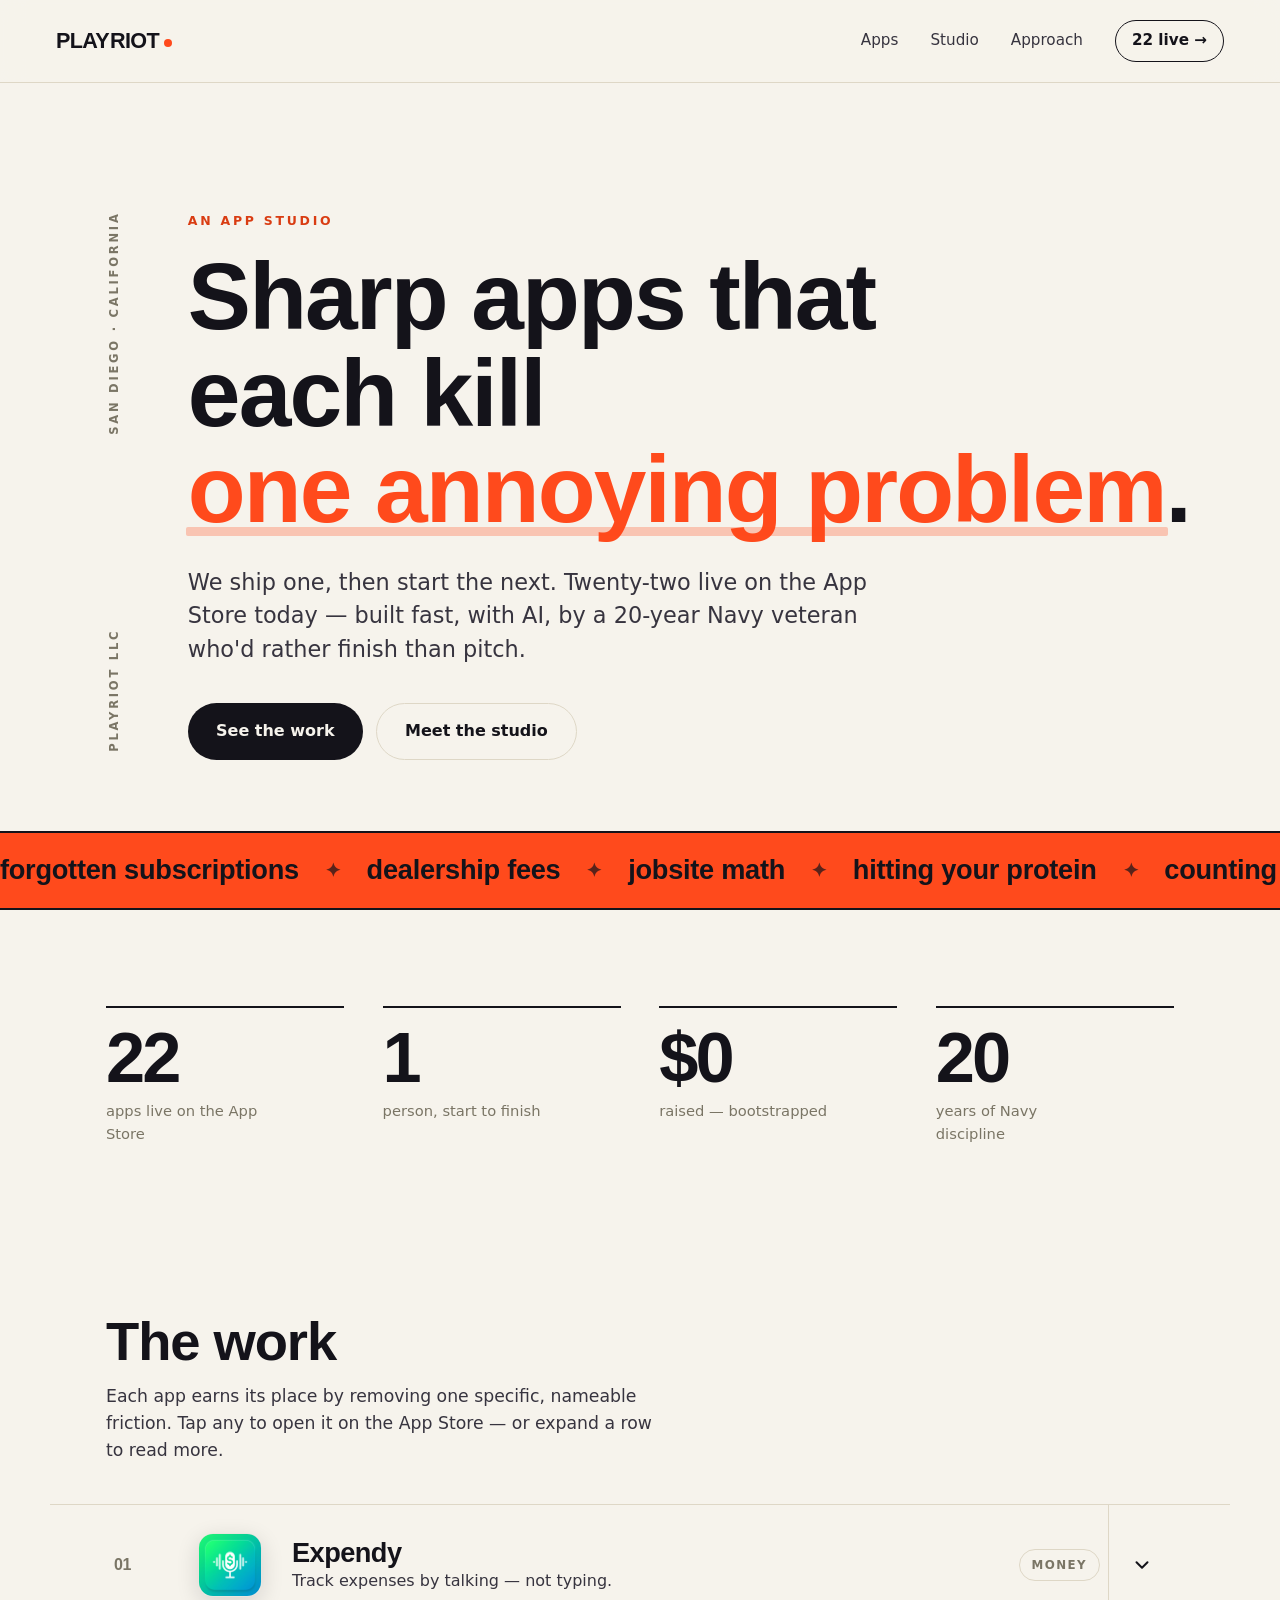
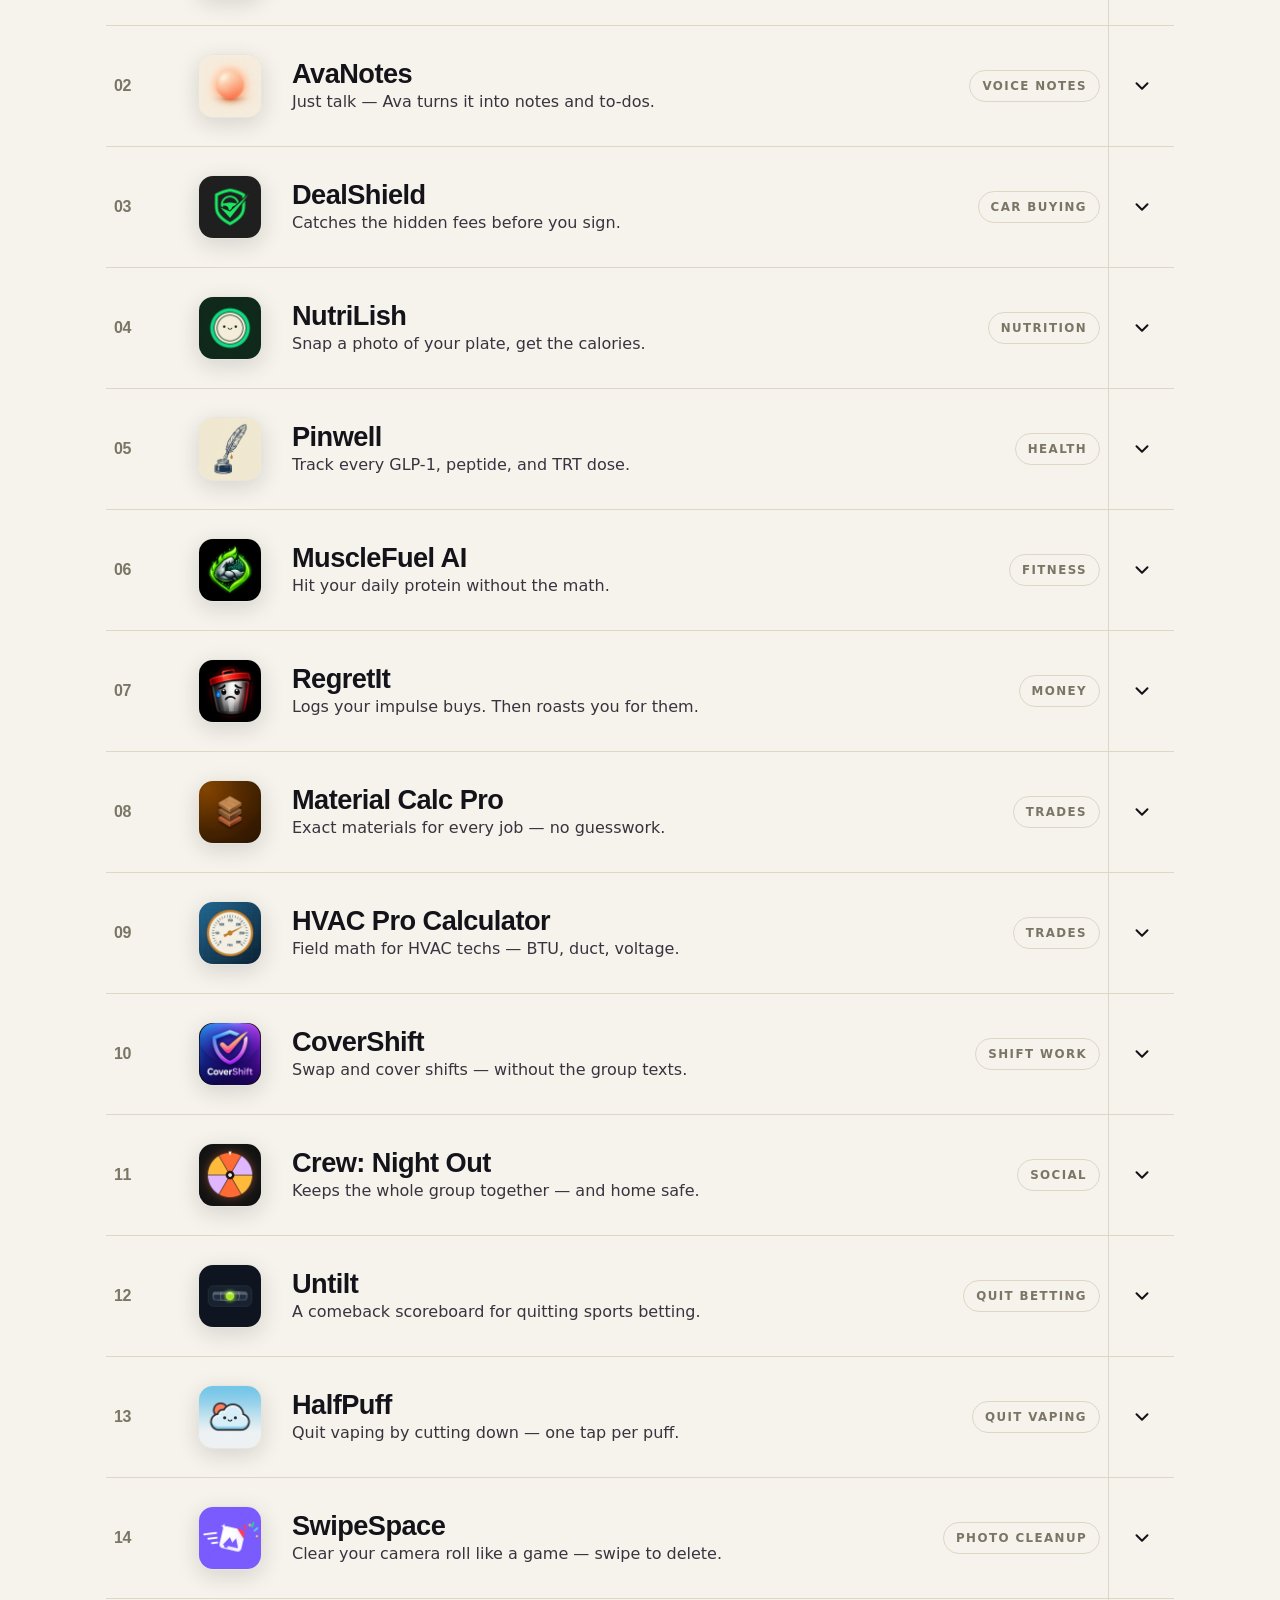
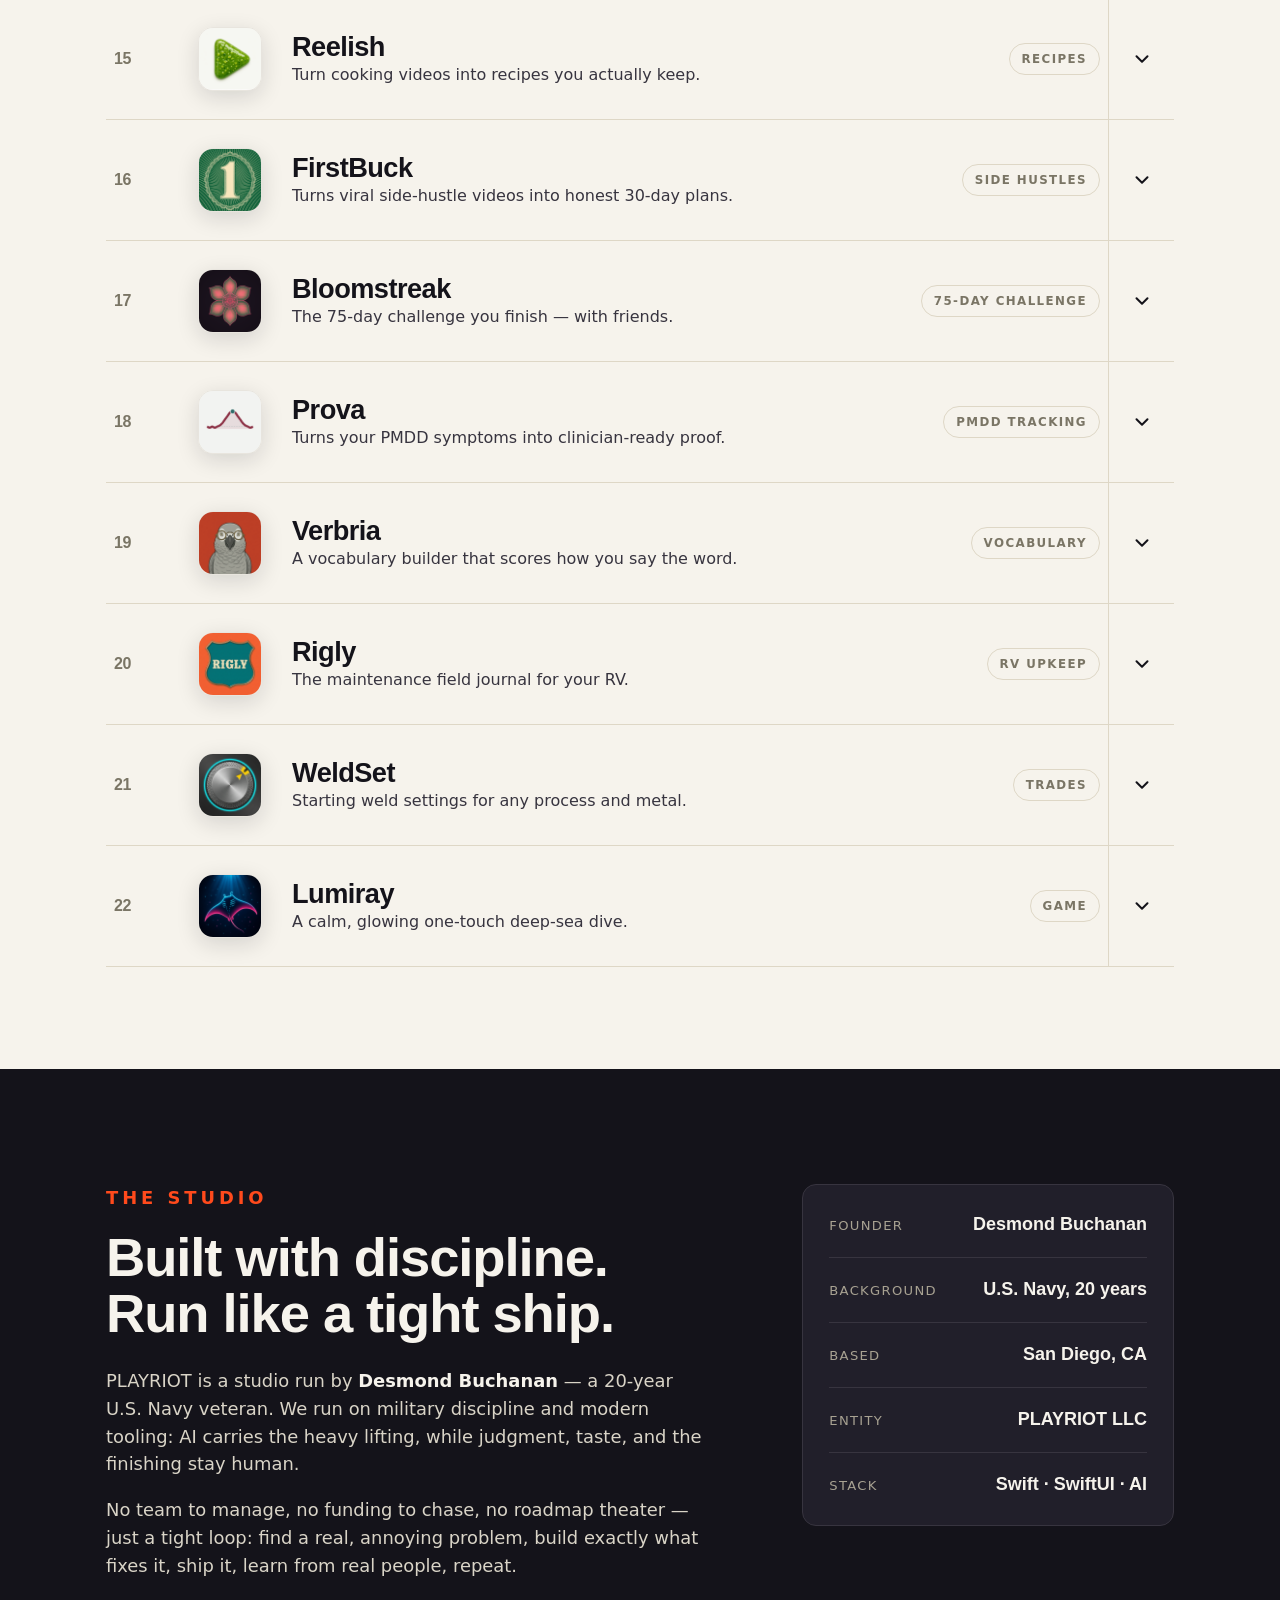
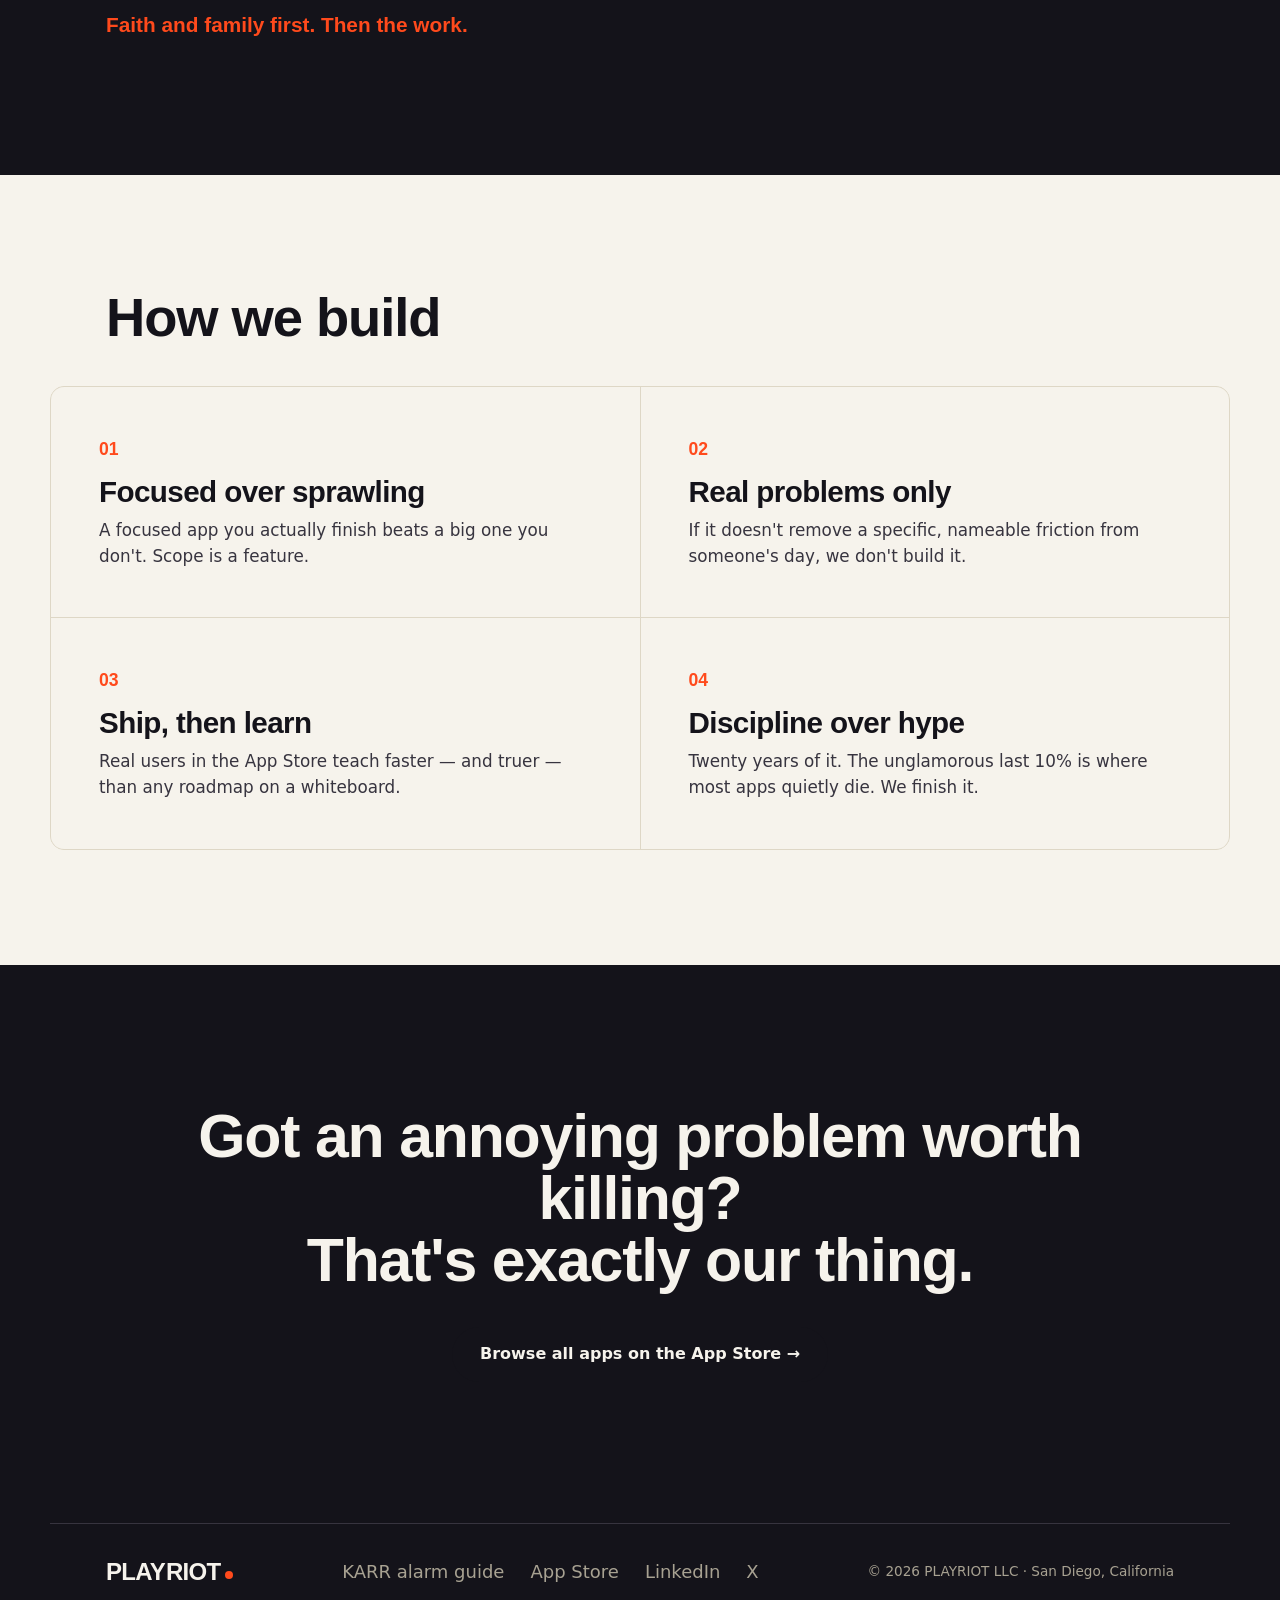
==== index.html @ c019ee1b "karr: free public-safety guide for the KARR car-alarm Bluetooth flaw Adds /karr/ — a neutral 'check " ====
<!DOCTYPE html>
<html lang="en">
<head>
<meta charset="UTF-8" />
<meta name="viewport" content="width=device-width, initial-scale=1.0" />
<title>PLAYRIOT — An app studio</title>
<meta name="description" content="PLAYRIOT is an app studio shipping sharp apps that each kill one annoying problem. Twenty-two live on the App Store. Built fast with AI, by a 20-year Navy veteran." />
<meta property="og:title" content="PLAYRIOT — An app studio" />
<meta property="og:description" content="Sharp apps that each kill one annoying problem. Twenty-two live on the App Store." />
<meta property="og:type" content="website" />
<meta property="og:url" content="https://playriot.co" />
<meta property="og:image" content="https://playriot.co/assets/og.png?v=2" />
<meta property="og:image:width" content="2400" />
<meta property="og:image:height" content="1260" />
<meta property="og:image:alt" content="PLAYRIOT — 22 apps live on the App Store" />
<meta name="twitter:card" content="summary_large_image" />
<meta name="twitter:title" content="PLAYRIOT — An app studio" />
<meta name="twitter:description" content="Sharp apps that each kill one annoying problem. Twenty-two live on the App Store." />
<meta name="twitter:image" content="https://playriot.co/assets/og.png?v=2" />
<meta name="theme-color" content="#14131A" />
<link rel="icon" href="assets/favicon.svg" type="image/svg+xml" />
<link rel="preconnect" href="https://api.fontshare.com" crossorigin />
<link href="https://api.fontshare.com/v2/css?f[]=clash-display@600,700&f[]=general-sans@400,500,600&display=swap" rel="stylesheet" />
<link rel="stylesheet" href="styles.css?v=2" />
</head>
<body>
<a class="skip" href="#apps">Skip to apps</a>

<!-- NAV -->
<header class="nav" id="top">
  <a class="wordmark" href="#top" aria-label="PLAYRIOT home">PLAY<span>RIOT</span><i class="dot" aria-hidden="true"></i></a>
  <nav class="nav-links" aria-label="Primary">
    <a href="#apps">Apps</a>
    <a href="#studio">Studio</a>
    <a href="#approach">Approach</a>
    <a class="nav-cta" id="nav-count" href="#apps">22 live →</a>
  </nav>
</header>

<!-- HERO -->
<section class="hero">
  <div class="hero-side" aria-hidden="true">
    <span>PLAYRIOT LLC</span><span>SAN DIEGO · CALIFORNIA</span>
  </div>
  <div class="hero-main">
    <p class="eyebrow" data-reveal>An app studio</p>
    <h1 data-reveal>
      Sharp apps that each kill <span class="hl">one annoying problem</span>.
    </h1>
    <p class="lede" data-reveal>
      We ship one, then start the next. Twenty-two live on the App Store today — built fast, with AI,
      by a 20-year Navy veteran who'd rather finish than pitch.
    </p>
    <div class="hero-actions" data-reveal>
      <a class="btn btn-primary" href="#apps">See the work</a>
      <a class="btn btn-ghost" href="#studio">Meet the studio</a>
    </div>
  </div>
</section>

<!-- MARQUEE: the problems we kill -->
<div class="marquee" aria-hidden="true">
  <div class="marquee-track">
    <span>forgotten subscriptions</span><i>✦</i><span>dealership fees</span><i>✦</i><span>jobsite math</span><i>✦</i><span>hitting your protein</span><i>✦</i><span>counting calories</span><i>✦</i><span>impulse buys</span><i>✦</i><span>getting home safe</span><i>✦</i><span>HVAC field math</span><i>✦</i><span>voice notes you forget</span><i>✦</i><span>shift-swap group texts</span><i>✦</i><span>tracking your GLP-1</span><i>✦</i><span>quitting sports betting</span><i>✦</i><span>quitting vaping</span><i>✦</i><span>a cluttered camera roll</span><i>✦</i><span>lost cooking videos</span><i>✦</i><span>starting a side hustle</span><i>✦</i><span>finishing 75 hard</span><i>✦</i><span>proving your PMDD</span><i>✦</i><span>words that won’t stick</span><i>✦</i><span>RV maintenance</span><i>✦</i><span>welding settings</span><i>✦</i><span>a calm deep-sea dive</span><i>✦</i>
    <span>forgotten subscriptions</span><i>✦</i><span>dealership fees</span><i>✦</i><span>jobsite math</span><i>✦</i><span>hitting your protein</span><i>✦</i><span>counting calories</span><i>✦</i><span>impulse buys</span><i>✦</i><span>getting home safe</span><i>✦</i><span>HVAC field math</span><i>✦</i><span>voice notes you forget</span><i>✦</i><span>shift-swap group texts</span><i>✦</i><span>tracking your GLP-1</span><i>✦</i><span>quitting sports betting</span><i>✦</i><span>quitting vaping</span><i>✦</i><span>a cluttered camera roll</span><i>✦</i><span>lost cooking videos</span><i>✦</i><span>starting a side hustle</span><i>✦</i><span>finishing 75 hard</span><i>✦</i><span>proving your PMDD</span><i>✦</i><span>words that won’t stick</span><i>✦</i><span>RV maintenance</span><i>✦</i><span>welding settings</span><i>✦</i><span>a calm deep-sea dive</span><i>✦</i>
  </div>
</div>

<!-- NUMBERS -->
<section class="stats">
  <div class="stat" data-reveal><b data-app-count>22</b><span>apps live on the App Store</span></div>
  <div class="stat" data-reveal><b>1</b><span>person, start to finish</span></div>
  <div class="stat" data-reveal><b>$0</b><span>raised — bootstrapped</span></div>
  <div class="stat" data-reveal><b>20</b><span>years of Navy discipline</span></div>
</section>

<!-- APPS / WORK INDEX -->
<section class="apps" id="apps">
  <div class="section-head" data-reveal>
    <h2>The work</h2>
    <p>Each app earns its place by removing one specific, nameable friction. Tap any to open it on the App Store — or expand a row to read more.</p>
  </div>
  <ol class="work-index" id="work-list"><!-- injected by script.js from apps data --></ol>
</section>

<!-- STUDIO / FOUNDER -->
<section class="studio" id="studio">
  <div class="studio-grid">
    <div class="studio-copy" data-reveal>
      <p class="eyebrow">The studio</p>
      <h2>Built with discipline.<br/>Run like a tight ship.</h2>
      <p>
        PLAYRIOT is a studio run by <strong>Desmond Buchanan</strong> — a 20-year U.S. Navy
        veteran. We run on military discipline and modern tooling:
        AI carries the heavy lifting, while judgment, taste, and the finishing stay human.
      </p>
      <p>
        No team to manage, no funding to chase, no roadmap theater — just a tight loop:
        find a real, annoying problem, build exactly what fixes it, ship it,
        learn from real people, repeat.
      </p>
      <p class="creed">Faith and family first. Then the work.</p>
    </div>
    <aside class="studio-card" data-reveal aria-label="Studio facts">
      <ul>
        <li><span>Founder</span><b>Desmond Buchanan</b></li>
        <li><span>Background</span><b>U.S. Navy, 20 years</b></li>
        <li><span>Based</span><b>San Diego, CA</b></li>
        <li><span>Entity</span><b>PLAYRIOT LLC</b></li>
        <li><span>Stack</span><b>Swift · SwiftUI · AI</b></li>
      </ul>
    </aside>
  </div>
</section>

<!-- APPROACH -->
<section class="approach" id="approach">
  <div class="section-head" data-reveal>
    <h2>How we build</h2>
  </div>
  <div class="principles">
    <div class="principle" data-reveal><span>01</span><h3>Focused over sprawling</h3><p>A focused app you actually finish beats a big one you don't. Scope is a feature.</p></div>
    <div class="principle" data-reveal><span>02</span><h3>Real problems only</h3><p>If it doesn't remove a specific, nameable friction from someone's day, we don't build it.</p></div>
    <div class="principle" data-reveal><span>03</span><h3>Ship, then learn</h3><p>Real users in the App Store teach faster — and truer — than any roadmap on a whiteboard.</p></div>
    <div class="principle" data-reveal><span>04</span><h3>Discipline over hype</h3><p>Twenty years of it. The unglamorous last 10% is where most apps quietly die. We finish it.</p></div>
  </div>
</section>

<!-- CTA / FOOTER -->
<footer class="footer" id="contact">
  <div class="footer-cta" data-reveal>
    <h2>Got an annoying problem worth killing?<br/>That's exactly our thing.</h2>
    <a class="btn btn-primary" href="https://apps.apple.com/us/developer/playriot-llc/id1875195414" target="_blank" rel="noopener">Browse all apps on the App Store →</a>
  </div>
  <div class="footer-bottom">
    <a class="wordmark small" href="#top">PLAY<span>RIOT</span><i class="dot"></i></a>
    <nav class="footer-links" aria-label="Footer">
      <a href="/karr/">KARR alarm guide</a>
      <a href="https://apps.apple.com/us/developer/playriot-llc/id1875195414" target="_blank" rel="noopener">App Store</a>
      <a href="https://www.linkedin.com/in/desmondb/" target="_blank" rel="noopener">LinkedIn</a>
      <a href="https://x.com/CEOMrDB" target="_blank" rel="noopener">X</a>
    </nav>
    <p class="legal">© <span id="yr">2026</span> PLAYRIOT LLC · San Diego, California</p>
  </div>
</footer>

<script src="script.js?v=13"></script>
</body>
</html>
---- styles.css ----
/* ============ PLAYRIOT ============ */
:root{
  --ink:#14131A; --ink-2:#211F2A; --ink-soft:#37343F;
  --paper:#F6F3EC; --paper-2:#EFEADD; --line:#DED7C6;
  --riot:#FF4A1C; --riot-deep:#D93C12;
  --muted:#7A7565; --muted-d:#A8A292;
  --maxw:1180px;
  --r:14px;
  --ease:cubic-bezier(.22,.61,.36,1);
}
*{box-sizing:border-box;margin:0;padding:0}
html{scroll-behavior:smooth;-webkit-text-size-adjust:100%}
body{
  font-family:"General Sans",system-ui,sans-serif;
  background:var(--paper); color:var(--ink);
  line-height:1.55; font-size:18px; -webkit-font-smoothing:antialiased;
  overflow-x:hidden;
}
h1,h2,h3,.wordmark,.stat b,.num{font-family:"Clash Display","General Sans",sans-serif;font-weight:700;line-height:1.02;letter-spacing:-.02em}
a{color:inherit;text-decoration:none}
.skip{position:absolute;left:-999px;top:0;background:var(--ink);color:var(--paper);padding:10px 16px;z-index:99}
.skip:focus{left:8px;top:8px}
section{position:relative}
.eyebrow{font-size:.78rem;letter-spacing:.22em;text-transform:uppercase;color:var(--riot-deep);font-weight:600;margin-bottom:18px}

/* ---- NAV ---- */
.nav{position:sticky;top:0;z-index:50;display:flex;align-items:center;justify-content:space-between;
  padding:20px clamp(20px,5vw,56px);background:rgba(246,243,236,.82);backdrop-filter:saturate(1.4) blur(12px);
  border-bottom:1px solid var(--line)}
.wordmark{font-size:1.35rem;font-weight:700;letter-spacing:-.03em;display:inline-flex;align-items:baseline;gap:1px}
.wordmark span{transition:color .3s var(--ease)}
.wordmark:hover span{color:var(--riot)}
.wordmark .dot{width:8px;height:8px;border-radius:50%;background:var(--riot);display:inline-block;margin-left:4px;transform:translateY(-1px)}
.wordmark.small{font-size:1.5rem}
.nav-links{display:flex;align-items:center;gap:clamp(16px,2.5vw,34px);font-size:.95rem;font-weight:500}
.nav-links a{color:var(--ink-soft);transition:color .2s}
.nav-links a:hover{color:var(--ink)}
.nav-cta{color:var(--ink)!important;font-weight:600!important;border:1.5px solid var(--ink);padding:8px 16px;border-radius:100px;transition:.25s var(--ease)}
.nav-cta:hover{background:var(--ink);color:var(--paper)!important}

/* ---- HERO ---- */
.hero{max-width:var(--maxw);margin:0 auto;padding:clamp(56px,11vw,128px) clamp(20px,5vw,56px) clamp(40px,6vw,72px);
  display:grid;grid-template-columns:auto 1fr;gap:clamp(20px,5vw,64px);align-items:start}
.hero-side{writing-mode:vertical-rl;transform:rotate(180deg);display:flex;gap:24px;justify-content:space-between;
  height:100%;min-height:340px;font-size:.72rem;letter-spacing:.24em;text-transform:uppercase;color:var(--muted);font-weight:600;padding-top:8px}
.hero-main{max-width:920px}
.hero h1{font-size:clamp(2.6rem,7.4vw,6rem);margin:6px 0 28px}
.hero h1 .hl{position:relative;white-space:nowrap;color:var(--riot)}
.hero h1 .hl::after{content:"";position:absolute;left:-2px;right:-2px;bottom:.06em;height:.10em;background:var(--riot);opacity:.28;border-radius:2px}
.lede{font-size:clamp(1.05rem,2vw,1.4rem);color:var(--ink-soft);max-width:680px;line-height:1.5}
.hero-actions{display:flex;flex-wrap:wrap;gap:14px;margin-top:36px}
.btn{display:inline-flex;align-items:center;gap:8px;padding:15px 28px;border-radius:100px;font-weight:600;font-size:1rem;
  transition:.28s var(--ease);will-change:transform}
.btn-primary{background:var(--ink);color:var(--paper)}
.btn-primary:hover{background:var(--riot);transform:translateY(-2px)}
.btn-ghost{border:1.5px solid var(--line);color:var(--ink)}
.btn-ghost:hover{border-color:var(--ink);transform:translateY(-2px)}

/* ---- MARQUEE ---- */
.marquee{background:var(--riot);color:var(--ink);overflow:hidden;border-top:2px solid var(--ink);border-bottom:2px solid var(--ink);
  padding:16px 0}
.marquee-track{display:inline-flex;align-items:center;gap:26px;white-space:nowrap;animation:scroll 38s linear infinite;font-family:"Clash Display",sans-serif;
  font-weight:600;font-size:clamp(1.1rem,2.4vw,1.7rem);letter-spacing:-.01em}
.marquee-track span{text-transform:lowercase}
.marquee-track i{font-style:normal;font-size:.7em;opacity:.7}
@keyframes scroll{to{transform:translateX(-50%)}}

/* ---- STATS ---- */
.stats{max-width:var(--maxw);margin:0 auto;padding:clamp(56px,8vw,96px) clamp(20px,5vw,56px);
  display:grid;grid-template-columns:repeat(4,1fr);gap:clamp(16px,3vw,40px)}
.stat{border-top:2px solid var(--ink);padding-top:18px}
.stat b{display:block;font-size:clamp(2.6rem,6vw,4.4rem);line-height:.92;letter-spacing:-.04em}
.stat span{display:block;margin-top:10px;color:var(--muted);font-size:.92rem;font-weight:500;max-width:170px}

/* ---- SECTION HEADS ---- */
.section-head{max-width:var(--maxw);margin:0 auto;padding:0 clamp(20px,5vw,56px) 40px}
.section-head h2{font-size:clamp(2rem,5vw,3.4rem)}
.section-head p{color:var(--ink-soft);max-width:560px;margin-top:14px;font-size:1.08rem}

/* ---- APPS / WORK INDEX ---- */
.apps{padding:clamp(40px,6vw,72px) 0 clamp(56px,8vw,104px)}
.work-index{list-style:none;max-width:var(--maxw);margin:0 auto;padding:0 clamp(20px,5vw,56px);border-top:1px solid var(--line);
  --row-indent:clamp(76px,13vw,134px)}
.work-item{border-bottom:1px solid var(--line)}
.work-row{display:flex;align-items:stretch}
.work-main{flex:1 1 auto;min-width:0;display:grid;grid-template-columns:54px 64px 1fr auto;align-items:center;
  gap:clamp(14px,2.5vw,30px);padding:clamp(18px,2.6vw,28px) 8px;transition:.3s var(--ease)}
.work-main:hover{background:var(--paper-2);padding-left:18px}
.work-row .num{font-size:1rem;color:var(--muted);font-weight:600;font-feature-settings:"tnum"}
.work-row .ic{width:64px;height:64px;border-radius:15px;box-shadow:0 6px 22px rgba(20,19,26,.14);border:1px solid rgba(0,0,0,.06)}
.work-row .meta{min-width:0;display:flex;flex-direction:column;gap:3px}
.work-row .name{font-family:"Clash Display",sans-serif;font-weight:600;font-size:clamp(1.25rem,2.6vw,1.7rem);letter-spacing:-.02em;line-height:1.08;transition:color .25s}
.work-main:hover .name{color:var(--riot)}
.work-row .prob{color:var(--ink-soft);font-size:1rem;line-height:1.35}
.work-row .cat{font-size:.74rem;letter-spacing:.12em;text-transform:uppercase;color:var(--muted);border:1px solid var(--line);
  padding:6px 12px;border-radius:100px;white-space:nowrap;font-weight:600}
.work-toggle{flex:0 0 auto;width:clamp(50px,6vw,66px);display:grid;place-items:center;cursor:pointer;
  background:none;border:0;border-left:1px solid var(--line);color:var(--ink);transition:color .25s,background .25s}
.work-toggle:hover{color:var(--riot);background:var(--paper-2)}
.work-toggle[aria-expanded="true"]{color:var(--riot)}
.work-toggle .chev{transition:transform .35s var(--ease)}
.work-toggle[aria-expanded="true"] .chev{transform:rotate(180deg)}
.work-desc{display:grid;grid-template-rows:0fr;transition:grid-template-rows .38s var(--ease)}
.work-desc.open{grid-template-rows:1fr}
.work-desc-in{overflow:hidden;min-height:0}
.work-desc-body{padding:0 clamp(20px,4vw,48px) clamp(20px,2.6vw,30px) var(--row-indent)}
.work-desc-body p{color:var(--ink-soft);font-size:1.06rem;line-height:1.55;max-width:720px;
  opacity:0;transform:translateY(-4px);transition:opacity .3s var(--ease) .04s,transform .3s var(--ease) .04s}
.work-desc.open .work-desc-body p{opacity:1;transform:none}
.work-store{display:inline-flex;align-items:center;gap:6px;margin-top:14px;font-weight:600;font-size:.95rem;
  color:var(--ink);border-bottom:2px solid var(--riot);padding-bottom:2px;
  opacity:0;transition:opacity .3s var(--ease) .12s,color .2s}
.work-store:hover{color:var(--riot)}
.work-store span{transition:transform .25s var(--ease)}
.work-store:hover span{transform:translate(3px,-3px)}
.work-desc.open .work-store{opacity:1}

/* ---- STUDIO (dark) ---- */
.studio{background:var(--ink);color:var(--paper);padding:clamp(64px,9vw,128px) 0}
.studio-grid{max-width:var(--maxw);margin:0 auto;padding:0 clamp(20px,5vw,56px);display:grid;grid-template-columns:1.5fr .9fr;gap:clamp(32px,6vw,80px);align-items:start}
.studio .eyebrow{color:var(--riot)}
.studio h2{font-size:clamp(2rem,4.6vw,3.4rem);margin-bottom:26px}
.studio-copy p{color:#D9D4C7;margin-bottom:18px;font-size:1.12rem;max-width:600px}
.studio-copy strong{color:var(--paper);font-weight:600}
.creed{color:var(--riot)!important;font-family:"Clash Display",sans-serif;font-weight:600;font-size:1.3rem!important;margin-top:30px!important}
.studio-card{background:var(--ink-2);border:1px solid var(--ink-soft);border-radius:var(--r);padding:8px 26px}
.studio-card ul{list-style:none}
.studio-card li{display:flex;justify-content:space-between;align-items:baseline;gap:16px;padding:18px 0;border-bottom:1px solid var(--ink-soft)}
.studio-card li:last-child{border-bottom:none}
.studio-card span{color:var(--muted-d);font-size:.82rem;letter-spacing:.1em;text-transform:uppercase}
.studio-card b{font-family:"Clash Display",sans-serif;font-weight:600;text-align:right}

/* ---- APPROACH ---- */
.approach{max-width:var(--maxw);margin:0 auto;padding:clamp(64px,9vw,120px) 0}
.principles{display:grid;grid-template-columns:repeat(2,1fr);gap:1px;background:var(--line);border:1px solid var(--line);
  max-width:var(--maxw);margin:0 auto;border-radius:var(--r);overflow:hidden}
.principle{background:var(--paper);padding:clamp(28px,4vw,48px)}
.principle:hover{background:var(--paper-2)}
.principle span{font-family:"Clash Display",sans-serif;font-weight:700;font-size:1.1rem;color:var(--riot)}
.principle h3{font-size:clamp(1.3rem,2.6vw,1.85rem);margin:14px 0 10px}
.principle p{color:var(--ink-soft);font-size:1.05rem}

/* ---- FOOTER ---- */
.footer{background:var(--ink);color:var(--paper)}
.footer-cta{max-width:var(--maxw);margin:0 auto;padding:clamp(72px,11vw,150px) clamp(20px,5vw,56px);text-align:center;border-bottom:1px solid var(--ink-soft)}
.footer-cta h2{font-size:clamp(2rem,5.4vw,3.8rem);margin-bottom:36px}
.footer-bottom{max-width:var(--maxw);margin:0 auto;padding:34px clamp(20px,5vw,56px);display:flex;align-items:center;justify-content:space-between;gap:20px;flex-wrap:wrap}
.footer .wordmark{color:var(--paper)}
.footer-links{display:flex;gap:26px;font-weight:500}
.footer-links a{color:var(--muted-d);transition:color .2s}
.footer-links a:hover{color:var(--riot)}
.legal{color:var(--muted-d);font-size:.85rem}

/* ---- REVEAL ---- */
[data-reveal]{opacity:0;transform:translateY(22px);transition:opacity .7s var(--ease),transform .7s var(--ease)}
[data-reveal].in{opacity:1;transform:none}

/* ---- RESPONSIVE ---- */
@media(max-width:860px){
  .hero{grid-template-columns:1fr;padding-top:48px}
  .hero-side{flex-direction:row;writing-mode:horizontal-tb;transform:none;min-height:0;height:auto;gap:14px;margin-bottom:8px}
  .stats{grid-template-columns:repeat(2,1fr)}
  .studio-grid{grid-template-columns:1fr}
  .principles{grid-template-columns:1fr}
  .nav-links a:not(.nav-cta){display:none}
  .work-index{--row-indent:clamp(58px,15vw,104px)}
  .work-main{grid-template-columns:36px 52px 1fr;gap:14px}
  .work-row .ic{width:52px;height:52px}
  .work-row .cat{display:none}
  .work-toggle{width:52px}
}
@media(max-width:430px){
  body{font-size:16px}
  .stats{grid-template-columns:1fr 1fr;gap:20px}
}
@media(prefers-reduced-motion:reduce){
  *{animation:none!important;scroll-behavior:auto!important}
  [data-reveal]{opacity:1;transform:none;transition:none}
  .marquee-track{animation:none;transform:translateX(0)}
  .work-desc,.work-toggle .chev,.work-desc-body p,.work-store{transition:none!important}
  .work-desc-body p{transform:none}
}
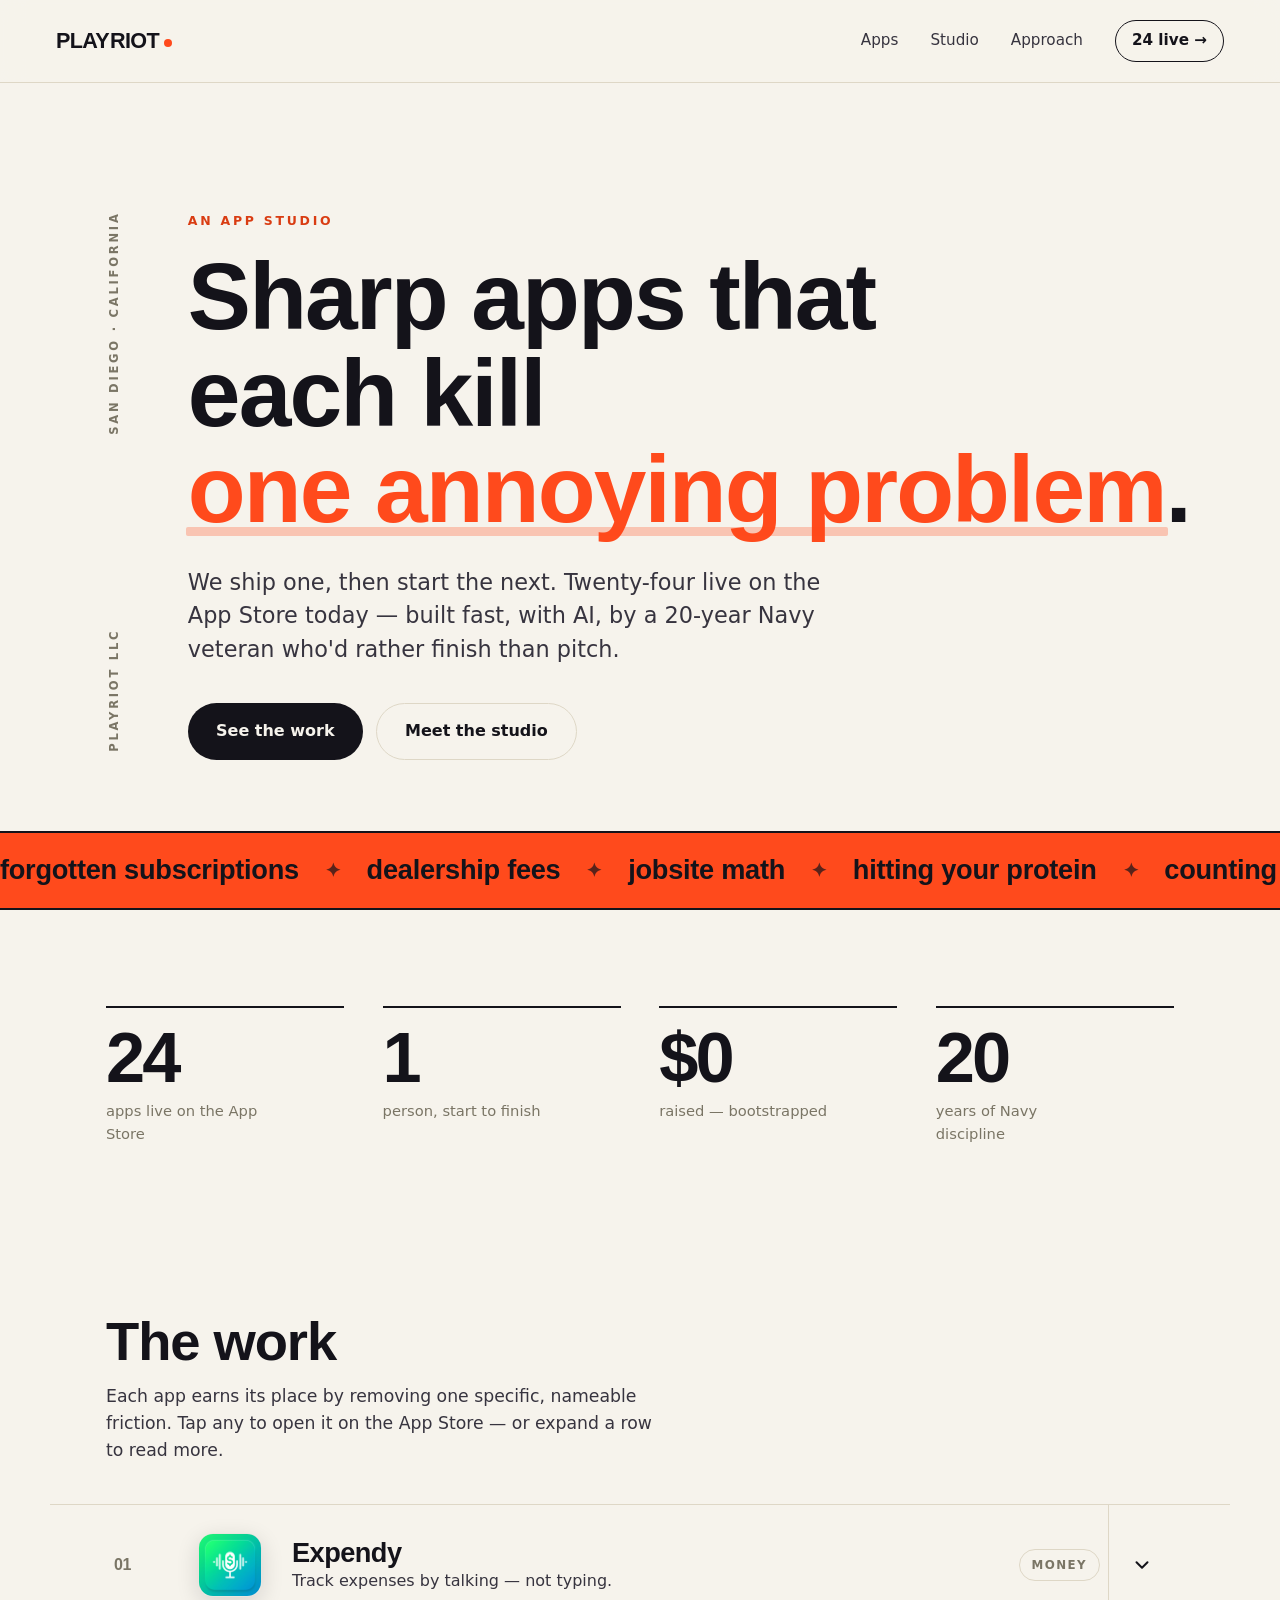
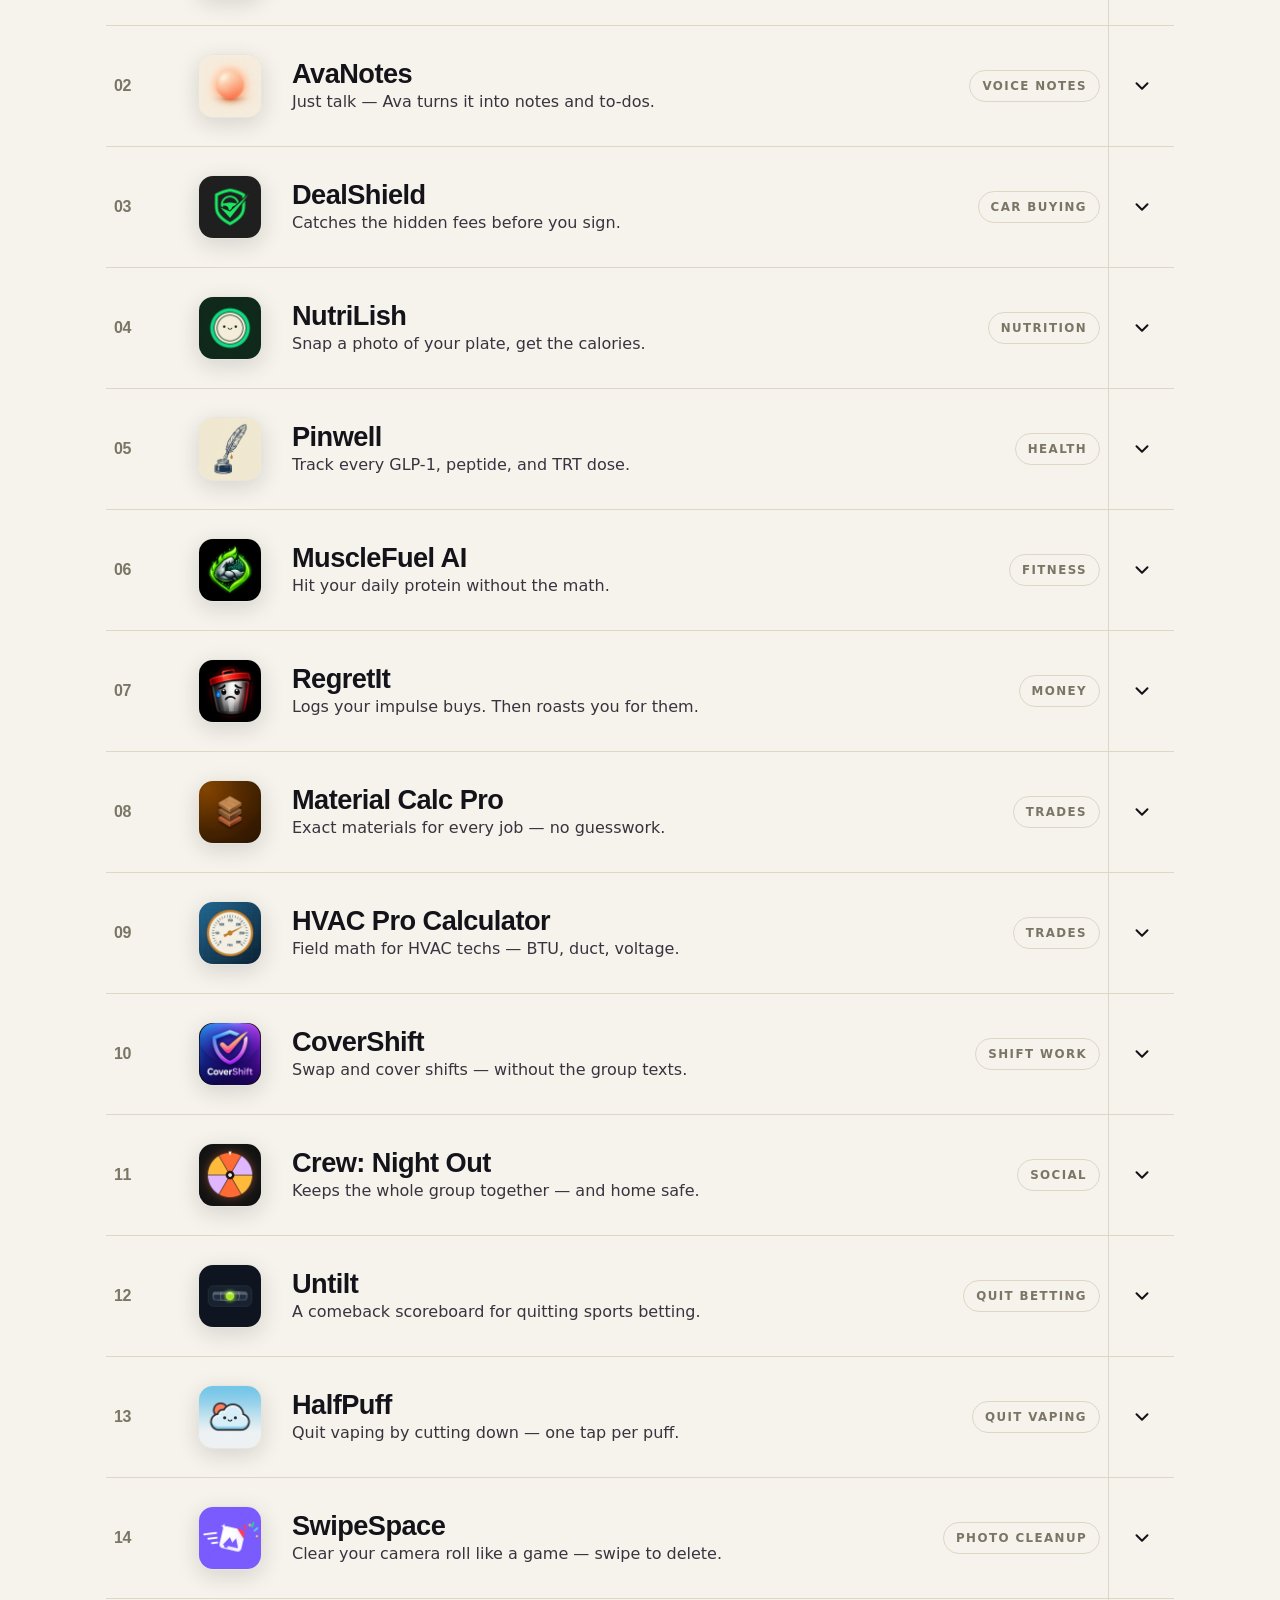
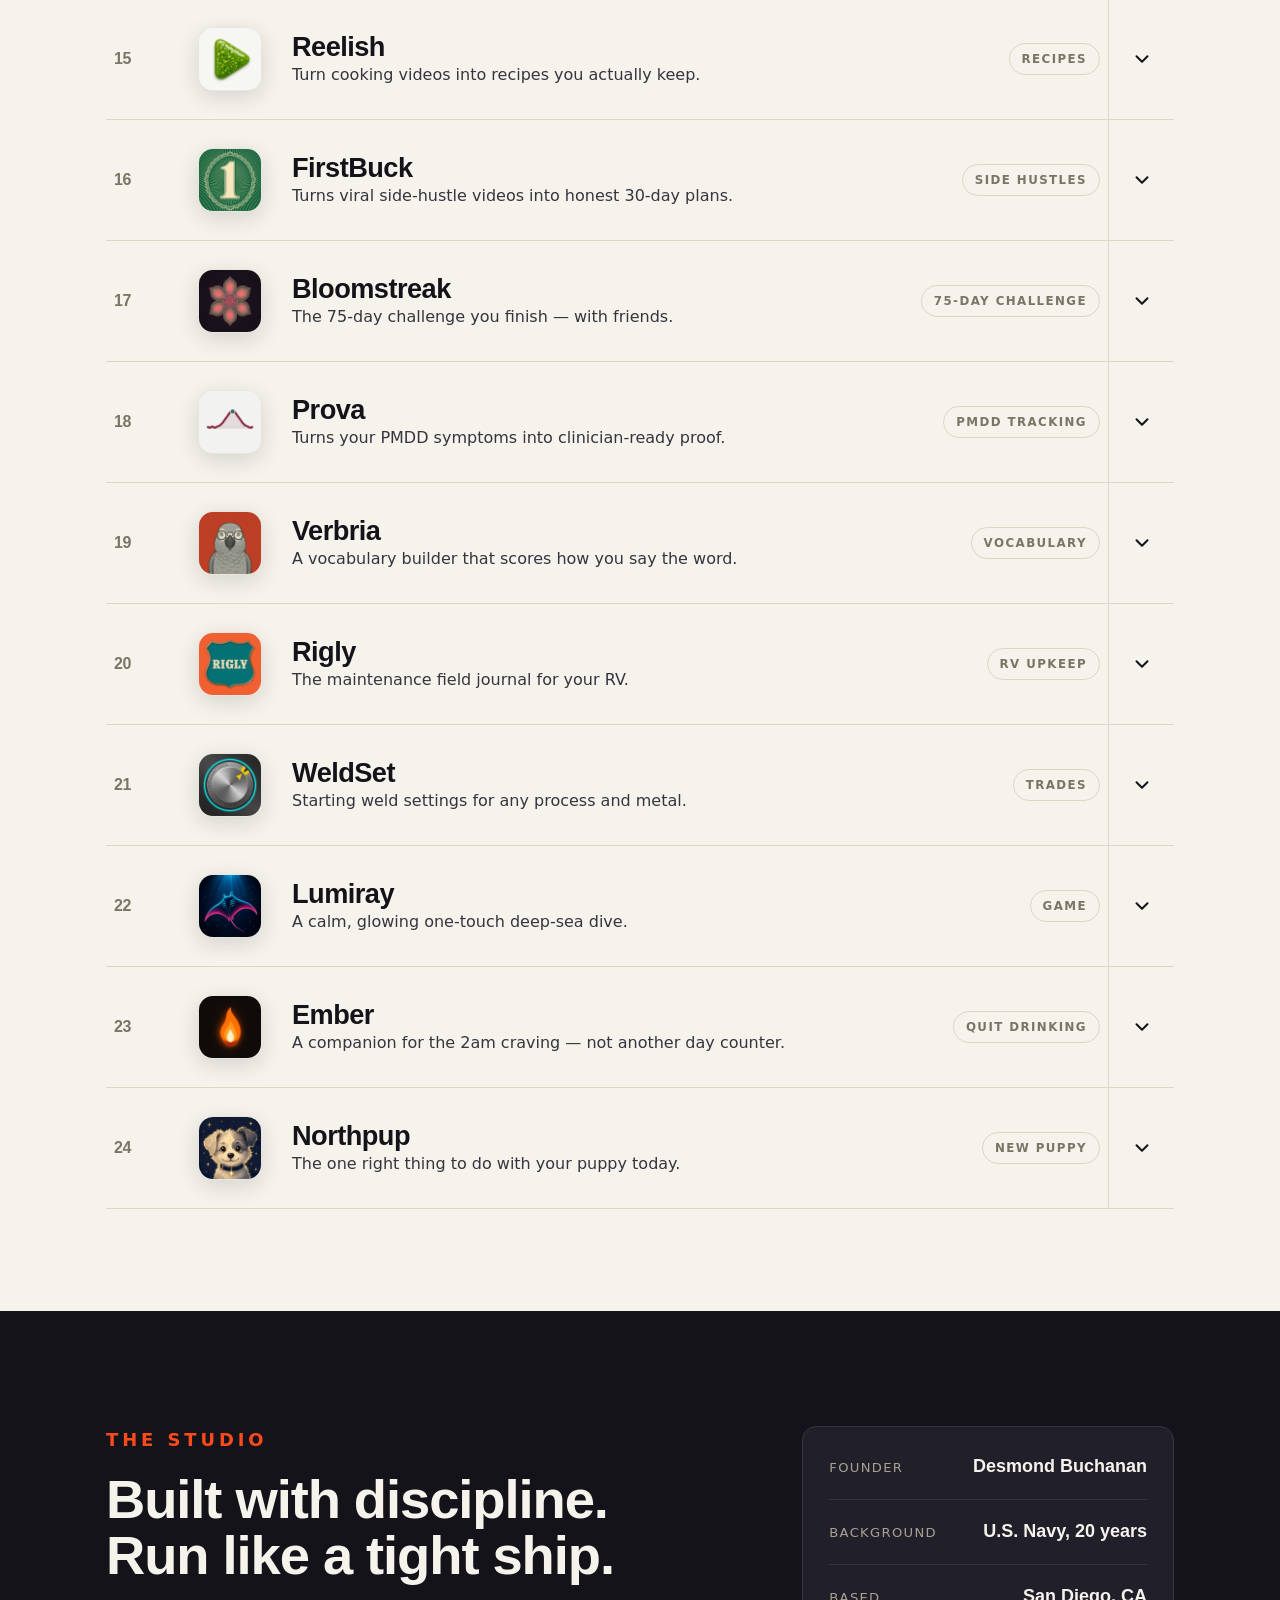
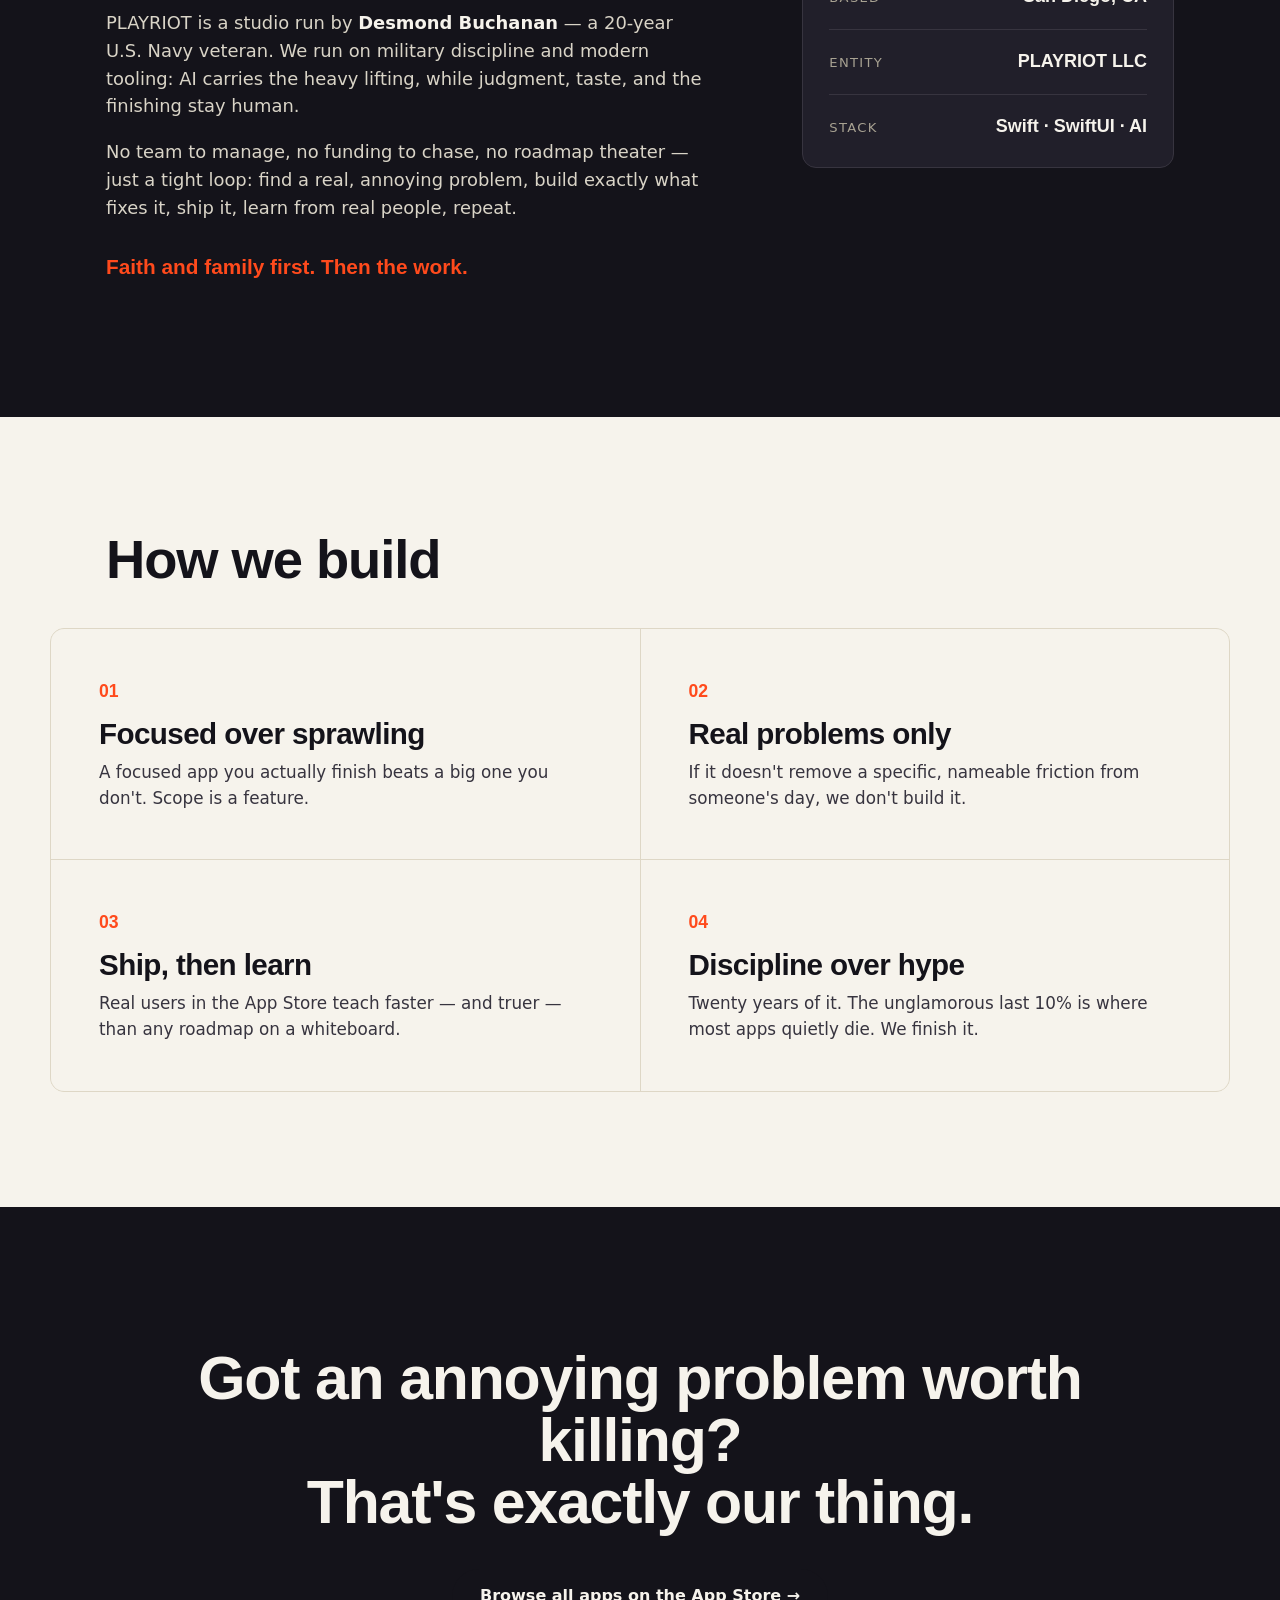
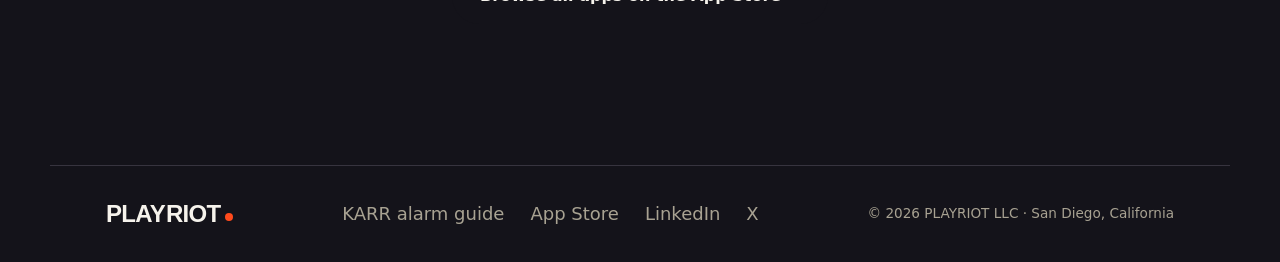
==== commit 92bdcb02: "apps: 22 → 24 live (add Ember, Northpup) + drift guard Neither the homepage nor /mobile listed all l" ====
--- a/index.html
+++ b/index.html
@@ -4,19 +4,19 @@
 <meta charset="UTF-8" />
 <meta name="viewport" content="width=device-width, initial-scale=1.0" />
 <title>PLAYRIOT — An app studio</title>
-<meta name="description" content="PLAYRIOT is an app studio shipping sharp apps that each kill one annoying problem. Twenty-two live on the App Store. Built fast with AI, by a 20-year Navy veteran." />
+<meta name="description" content="PLAYRIOT is an app studio shipping sharp apps that each kill one annoying problem. Twenty-four live on the App Store. Built fast with AI, by a 20-year Navy veteran." />
 <meta property="og:title" content="PLAYRIOT — An app studio" />
-<meta property="og:description" content="Sharp apps that each kill one annoying problem. Twenty-two live on the App Store." />
+<meta property="og:description" content="Sharp apps that each kill one annoying problem. Twenty-four live on the App Store." />
 <meta property="og:type" content="website" />
 <meta property="og:url" content="https://playriot.co" />
-<meta property="og:image" content="https://playriot.co/assets/og.png?v=2" />
+<meta property="og:image" content="https://playriot.co/assets/og.png?v=3" />
 <meta property="og:image:width" content="2400" />
 <meta property="og:image:height" content="1260" />
-<meta property="og:image:alt" content="PLAYRIOT — 22 apps live on the App Store" />
+<meta property="og:image:alt" content="PLAYRIOT — 24 apps live on the App Store" />
 <meta name="twitter:card" content="summary_large_image" />
 <meta name="twitter:title" content="PLAYRIOT — An app studio" />
-<meta name="twitter:description" content="Sharp apps that each kill one annoying problem. Twenty-two live on the App Store." />
-<meta name="twitter:image" content="https://playriot.co/assets/og.png?v=2" />
+<meta name="twitter:description" content="Sharp apps that each kill one annoying problem. Twenty-four live on the App Store." />
+<meta name="twitter:image" content="https://playriot.co/assets/og.png?v=3" />
 <meta name="theme-color" content="#14131A" />
 <link rel="icon" href="assets/favicon.svg" type="image/svg+xml" />
 <link rel="preconnect" href="https://api.fontshare.com" crossorigin />
@@ -48,7 +48,7 @@
       Sharp apps that each kill <span class="hl">one annoying problem</span>.
     </h1>
     <p class="lede" data-reveal>
-      We ship one, then start the next. Twenty-two live on the App Store today — built fast, with AI,
+      We ship one, then start the next. Twenty-four live on the App Store today — built fast, with AI,
       by a 20-year Navy veteran who'd rather finish than pitch.
     </p>
     <div class="hero-actions" data-reveal>
@@ -68,7 +68,7 @@
 
 <!-- NUMBERS -->
 <section class="stats">
-  <div class="stat" data-reveal><b data-app-count>22</b><span>apps live on the App Store</span></div>
+  <div class="stat" data-reveal><b data-app-count>24</b><span>apps live on the App Store</span></div>
   <div class="stat" data-reveal><b>1</b><span>person, start to finish</span></div>
   <div class="stat" data-reveal><b>$0</b><span>raised — bootstrapped</span></div>
   <div class="stat" data-reveal><b>20</b><span>years of Navy discipline</span></div>
@@ -135,7 +135,7 @@
   <div class="footer-bottom">
     <a class="wordmark small" href="#top">PLAY<span>RIOT</span><i class="dot"></i></a>
     <nav class="footer-links" aria-label="Footer">
-      <a href="/karr/">KARR alarm guide</a>
+      <a href="/karr">KARR alarm guide</a>
       <a href="https://apps.apple.com/us/developer/playriot-llc/id1875195414" target="_blank" rel="noopener">App Store</a>
       <a href="https://www.linkedin.com/in/desmondb/" target="_blank" rel="noopener">LinkedIn</a>
       <a href="https://x.com/CEOMrDB" target="_blank" rel="noopener">X</a>
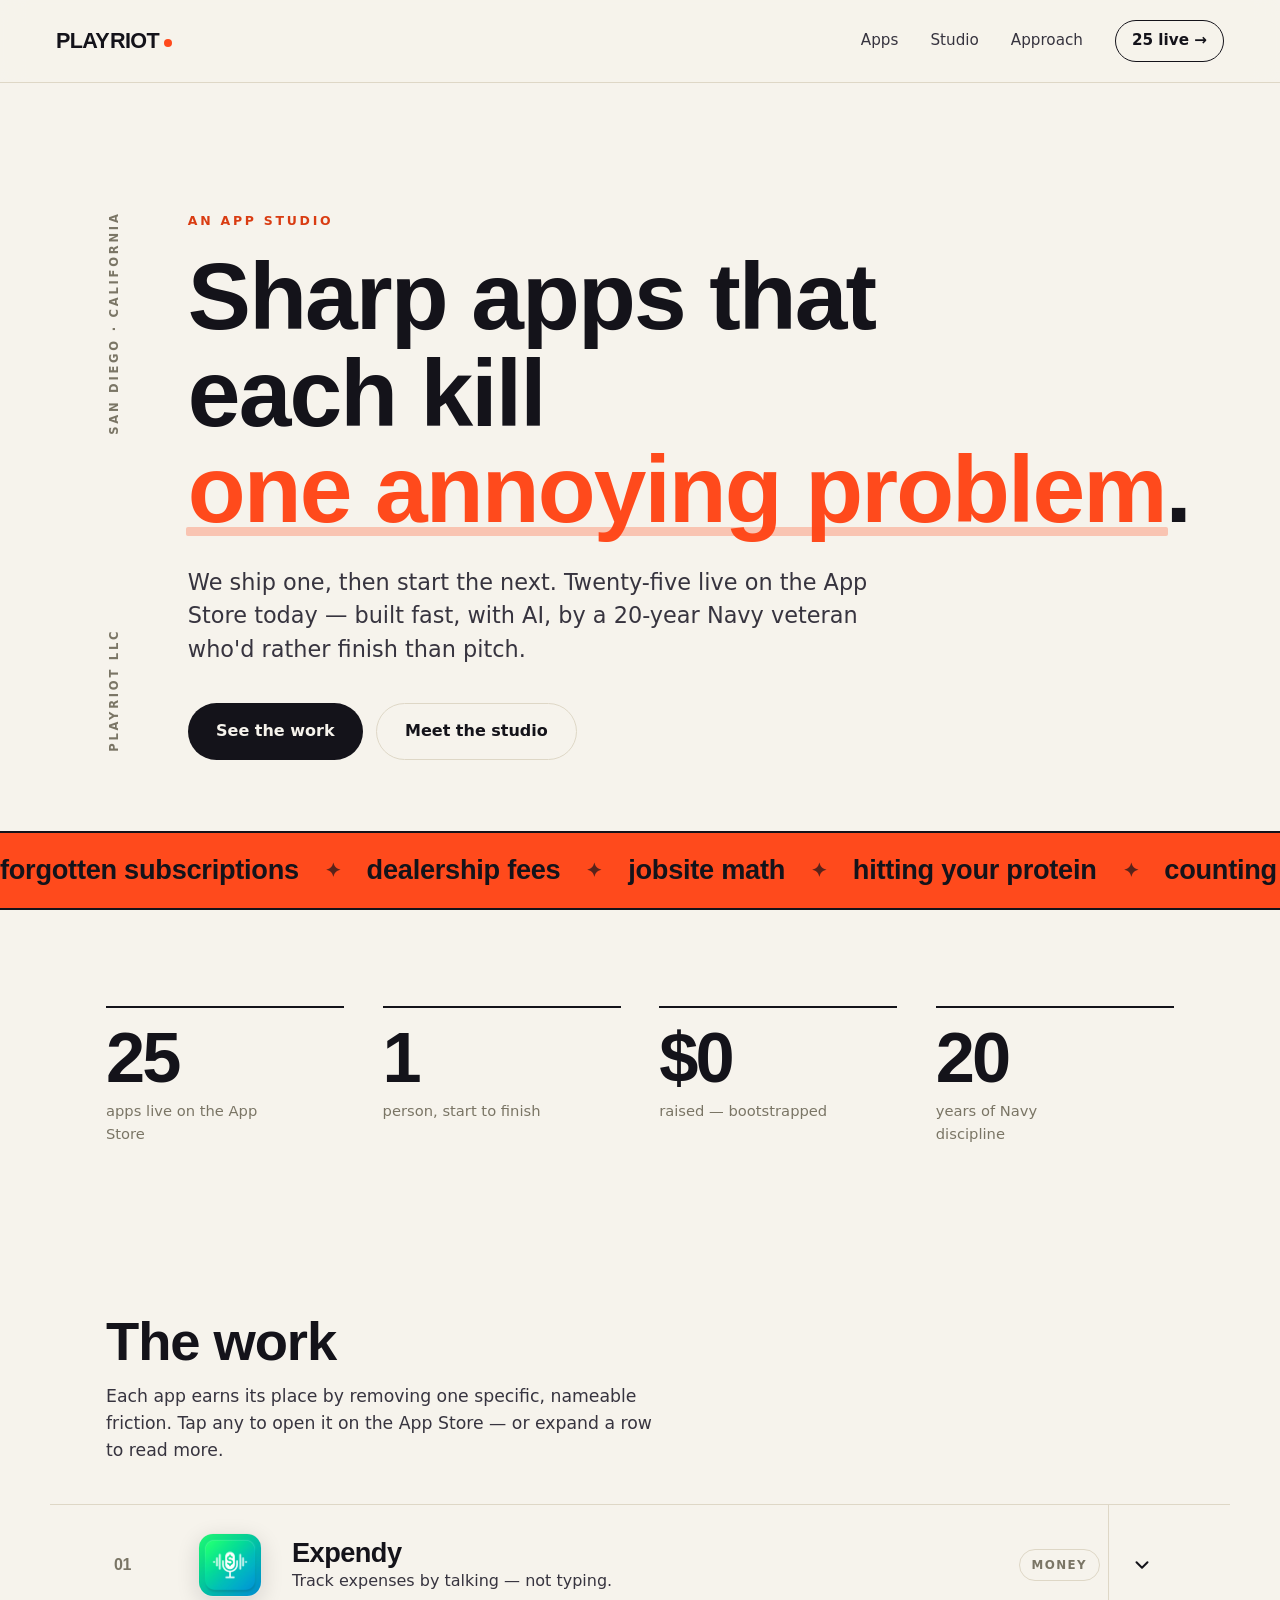
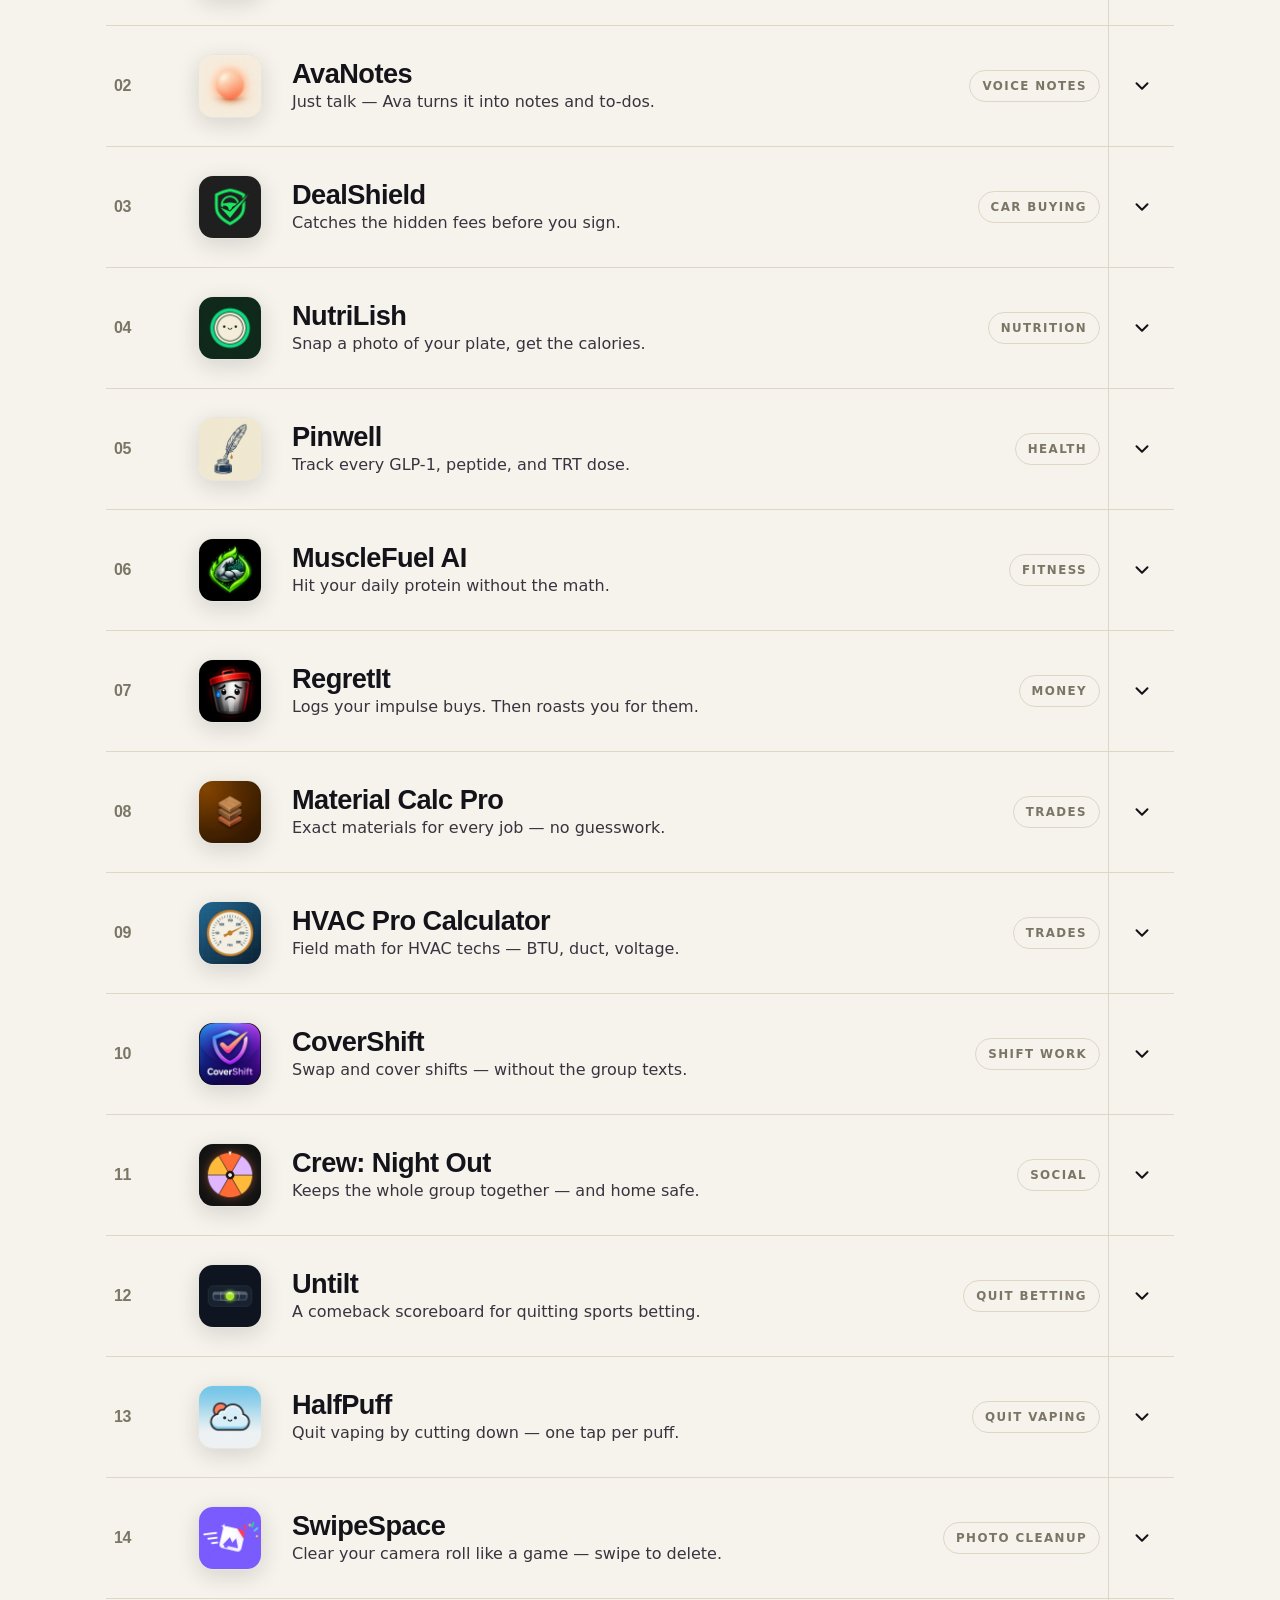
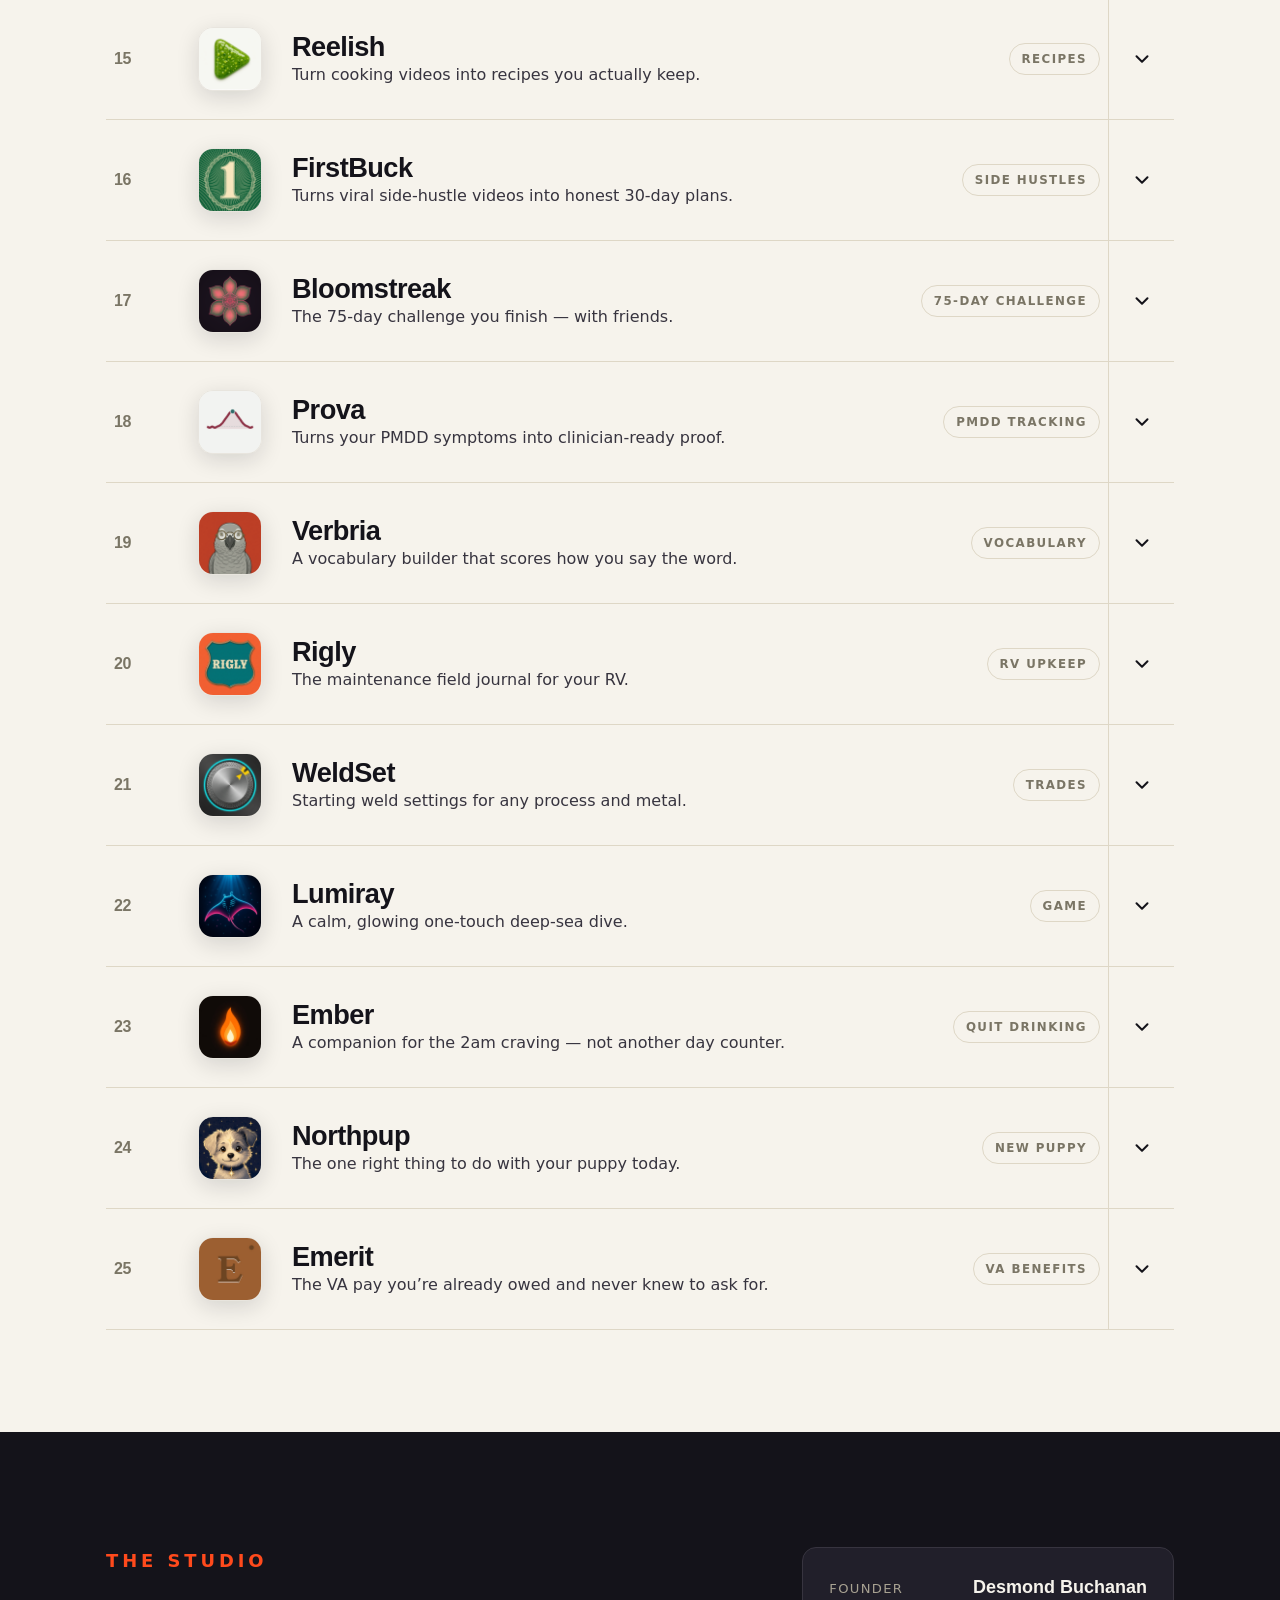
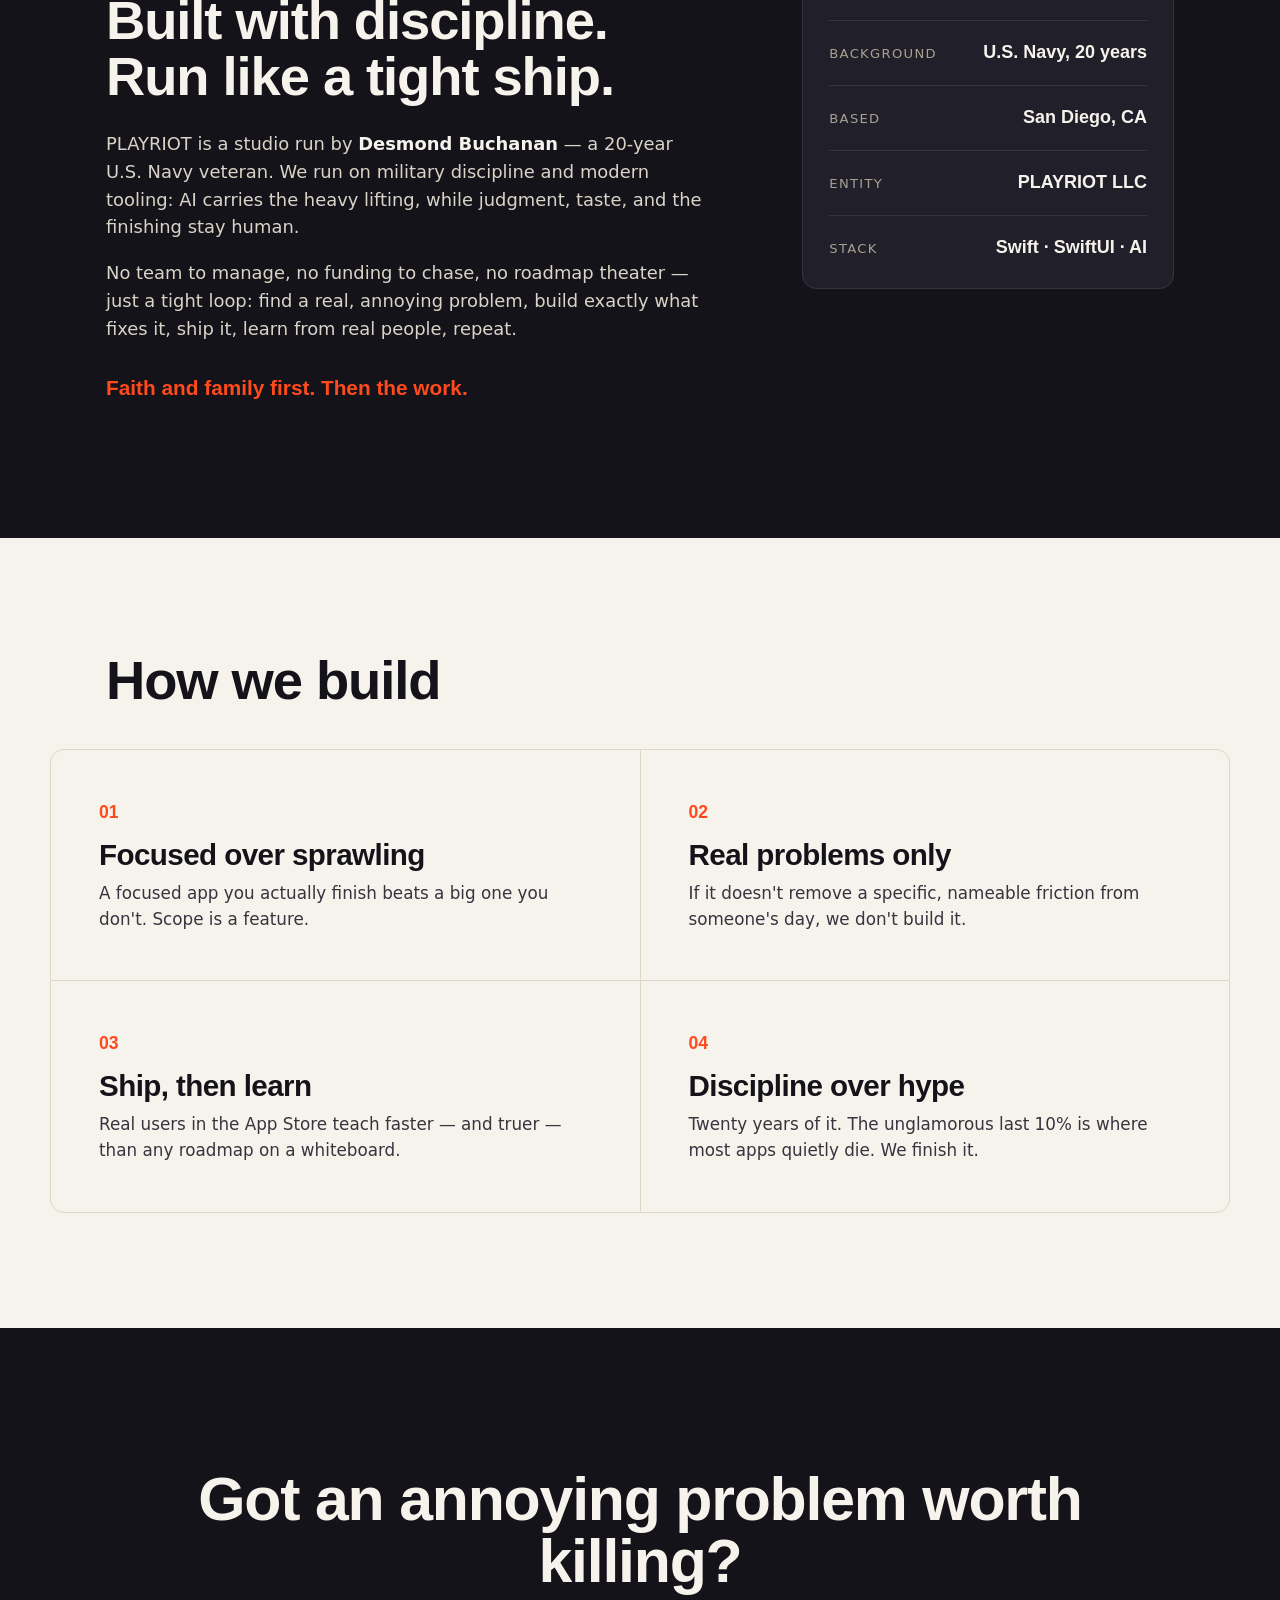
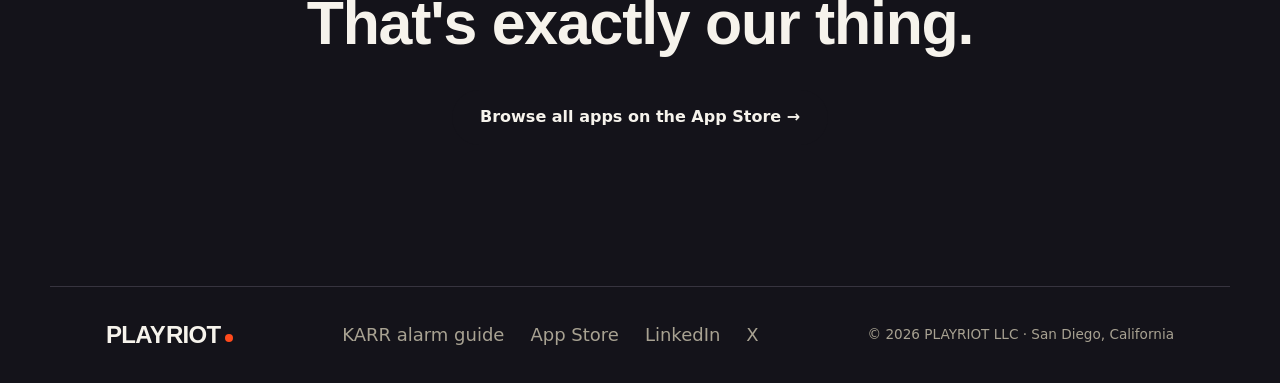
==== commit 140c13cb: "apps: 24 → 25 live (add Emerit) + teach the drift guard to read body copy Emerit (VA Back Pay & SMC," ====
--- a/index.html
+++ b/index.html
@@ -4,18 +4,18 @@
 <meta charset="UTF-8" />
 <meta name="viewport" content="width=device-width, initial-scale=1.0" />
 <title>PLAYRIOT — An app studio</title>
-<meta name="description" content="PLAYRIOT is an app studio shipping sharp apps that each kill one annoying problem. Twenty-four live on the App Store. Built fast with AI, by a 20-year Navy veteran." />
+<meta name="description" content="PLAYRIOT is an app studio shipping sharp apps that each kill one annoying problem. Twenty-five live on the App Store. Built fast with AI, by a 20-year Navy veteran." />
 <meta property="og:title" content="PLAYRIOT — An app studio" />
-<meta property="og:description" content="Sharp apps that each kill one annoying problem. Twenty-four live on the App Store." />
+<meta property="og:description" content="Sharp apps that each kill one annoying problem. Twenty-five live on the App Store." />
 <meta property="og:type" content="website" />
 <meta property="og:url" content="https://playriot.co" />
 <meta property="og:image" content="https://playriot.co/assets/og.png?v=3" />
 <meta property="og:image:width" content="2400" />
 <meta property="og:image:height" content="1260" />
-<meta property="og:image:alt" content="PLAYRIOT — 24 apps live on the App Store" />
+<meta property="og:image:alt" content="PLAYRIOT — 25 apps live on the App Store" />
 <meta name="twitter:card" content="summary_large_image" />
 <meta name="twitter:title" content="PLAYRIOT — An app studio" />
-<meta name="twitter:description" content="Sharp apps that each kill one annoying problem. Twenty-four live on the App Store." />
+<meta name="twitter:description" content="Sharp apps that each kill one annoying problem. Twenty-five live on the App Store." />
 <meta name="twitter:image" content="https://playriot.co/assets/og.png?v=3" />
 <meta name="theme-color" content="#14131A" />
 <link rel="icon" href="assets/favicon.svg" type="image/svg+xml" />
@@ -48,7 +48,7 @@
       Sharp apps that each kill <span class="hl">one annoying problem</span>.
     </h1>
     <p class="lede" data-reveal>
-      We ship one, then start the next. Twenty-four live on the App Store today — built fast, with AI,
+      We ship one, then start the next. Twenty-five live on the App Store today — built fast, with AI,
       by a 20-year Navy veteran who'd rather finish than pitch.
     </p>
     <div class="hero-actions" data-reveal>
@@ -68,7 +68,7 @@
 
 <!-- NUMBERS -->
 <section class="stats">
-  <div class="stat" data-reveal><b data-app-count>24</b><span>apps live on the App Store</span></div>
+  <div class="stat" data-reveal><b data-app-count>25</b><span>apps live on the App Store</span></div>
   <div class="stat" data-reveal><b>1</b><span>person, start to finish</span></div>
   <div class="stat" data-reveal><b>$0</b><span>raised — bootstrapped</span></div>
   <div class="stat" data-reveal><b>20</b><span>years of Navy discipline</span></div>
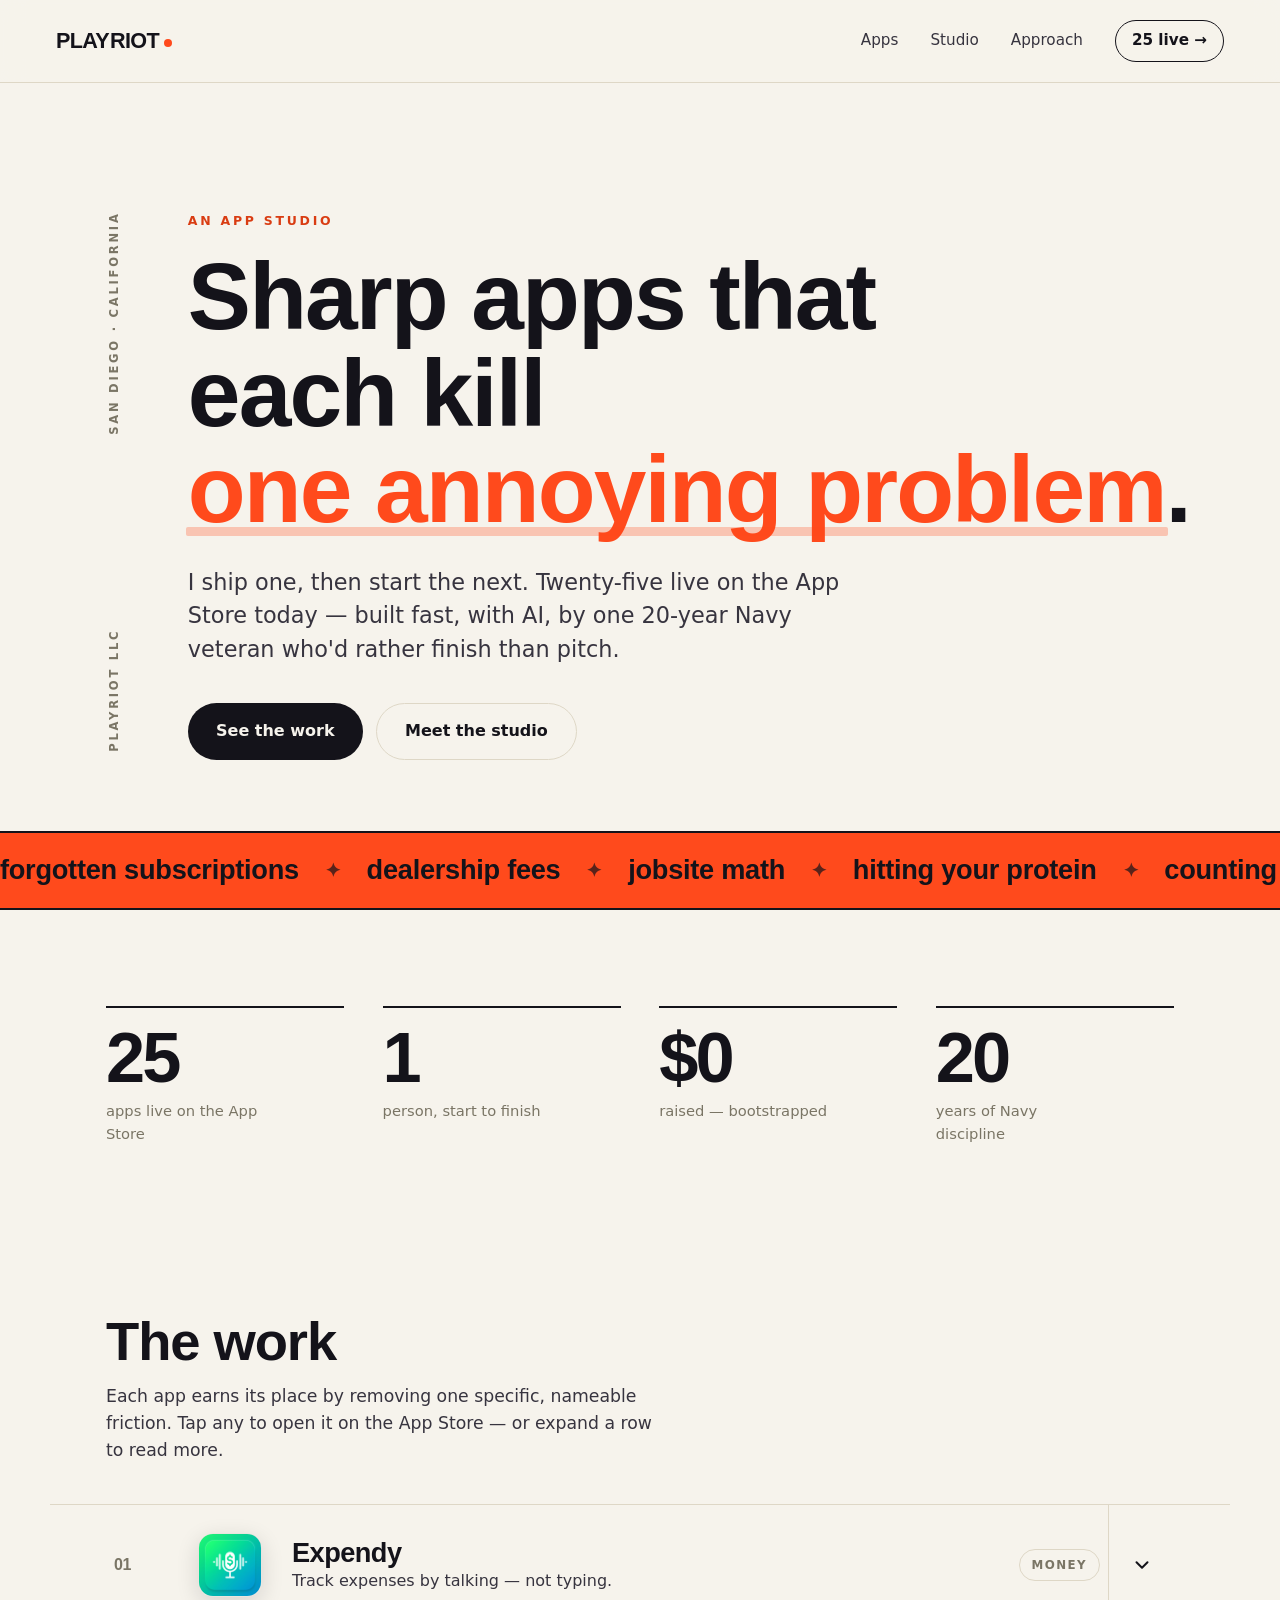
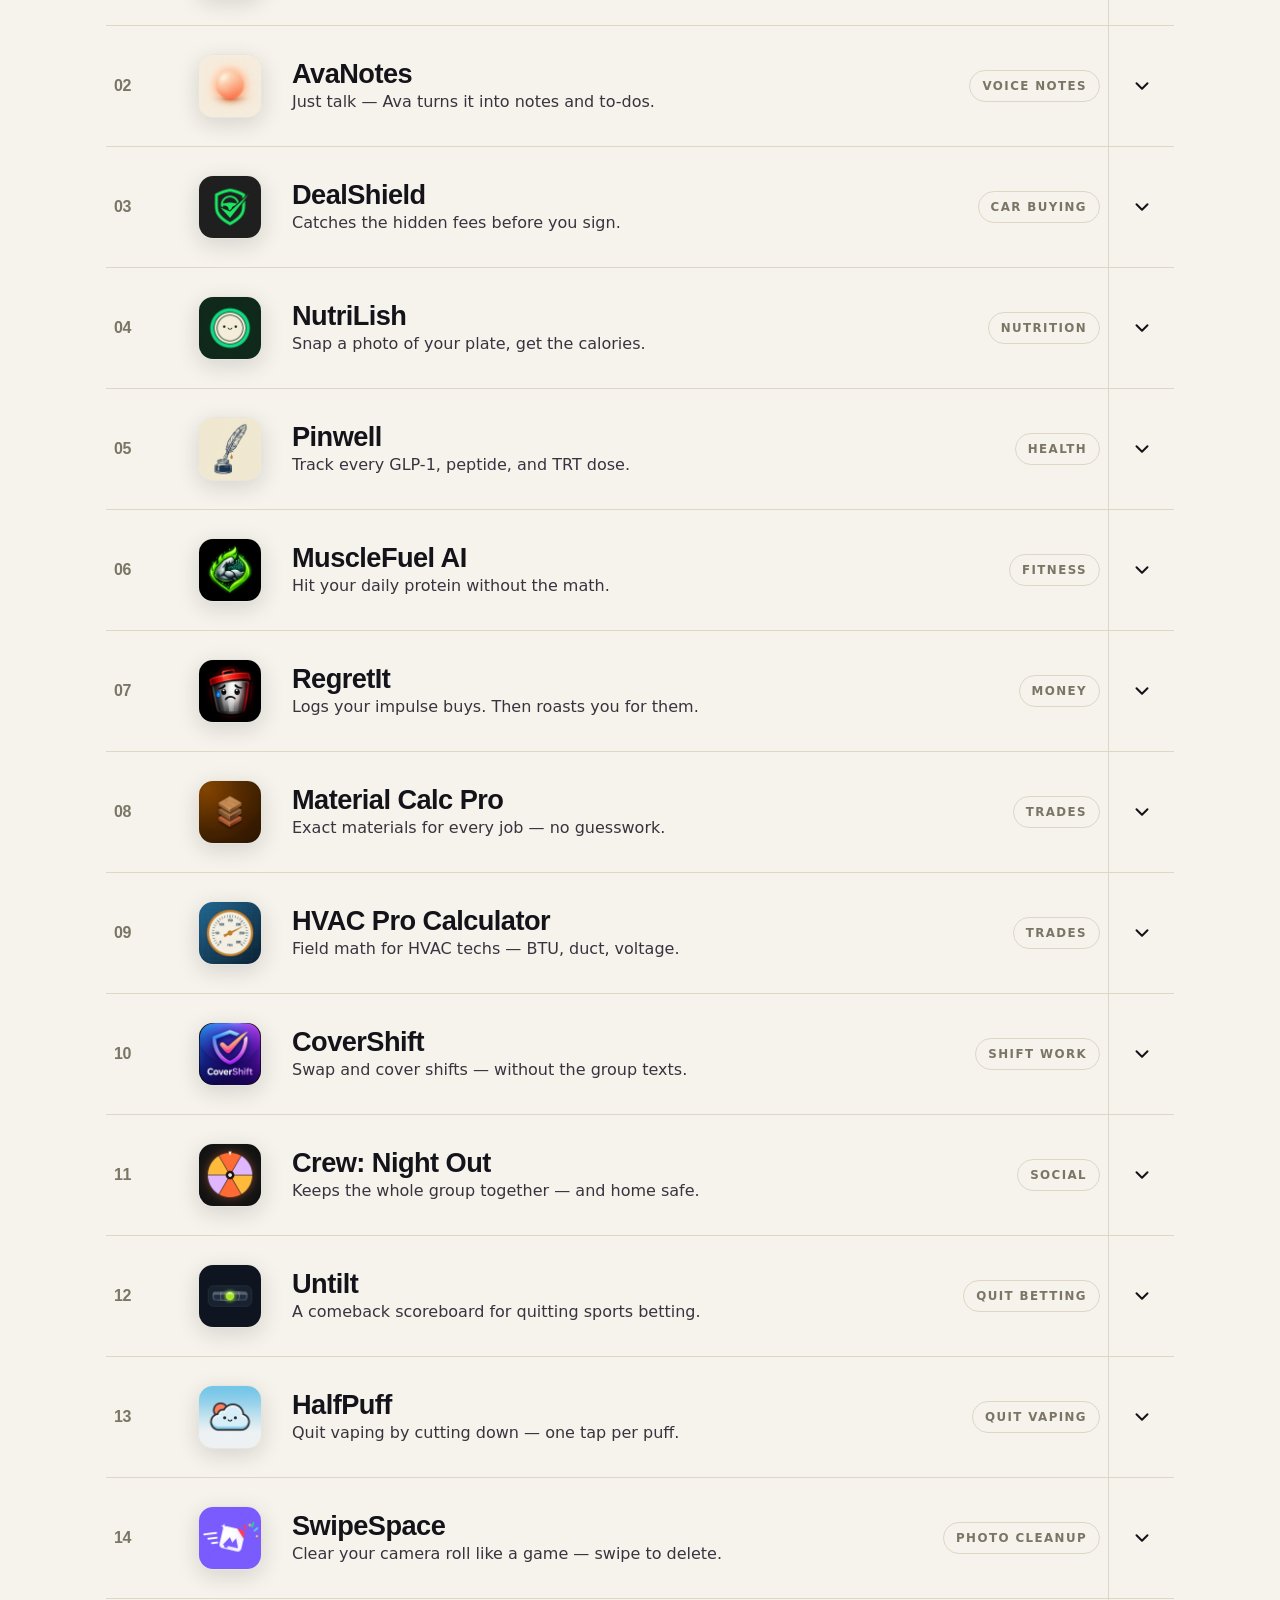
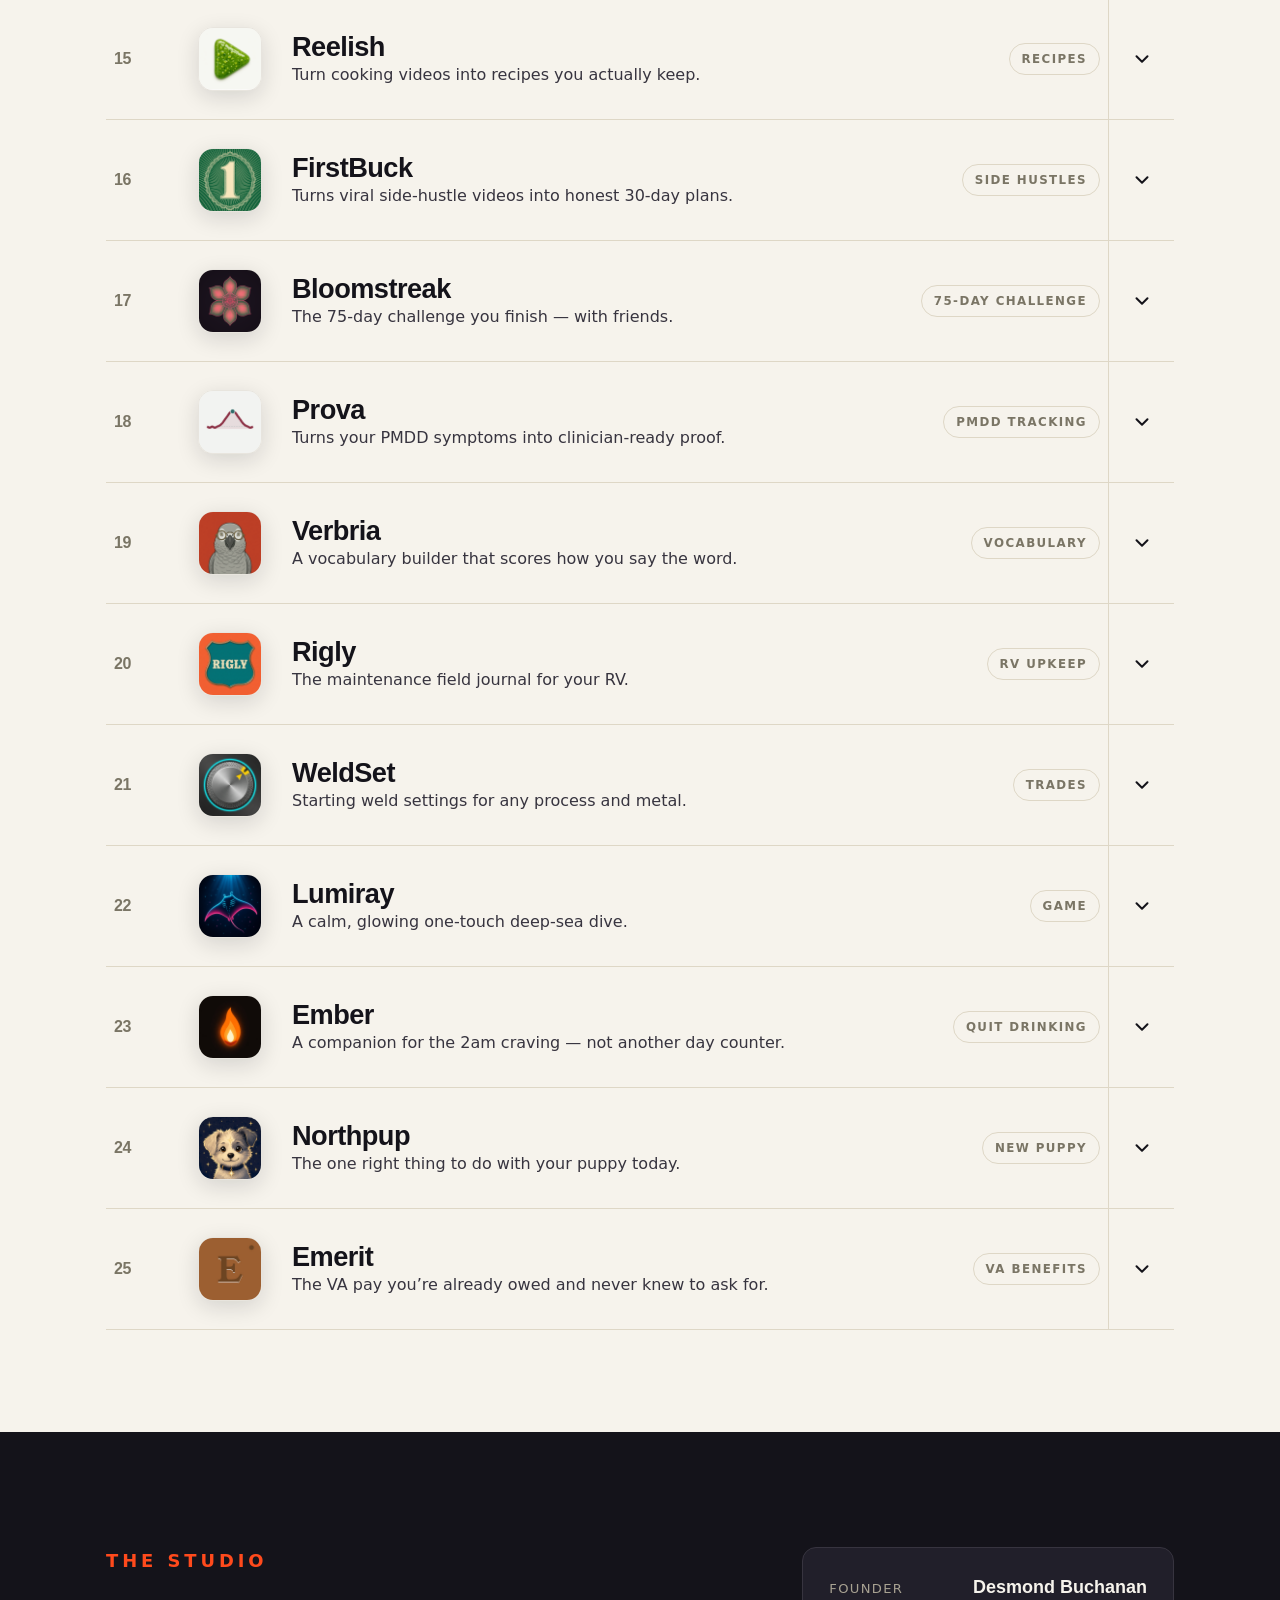
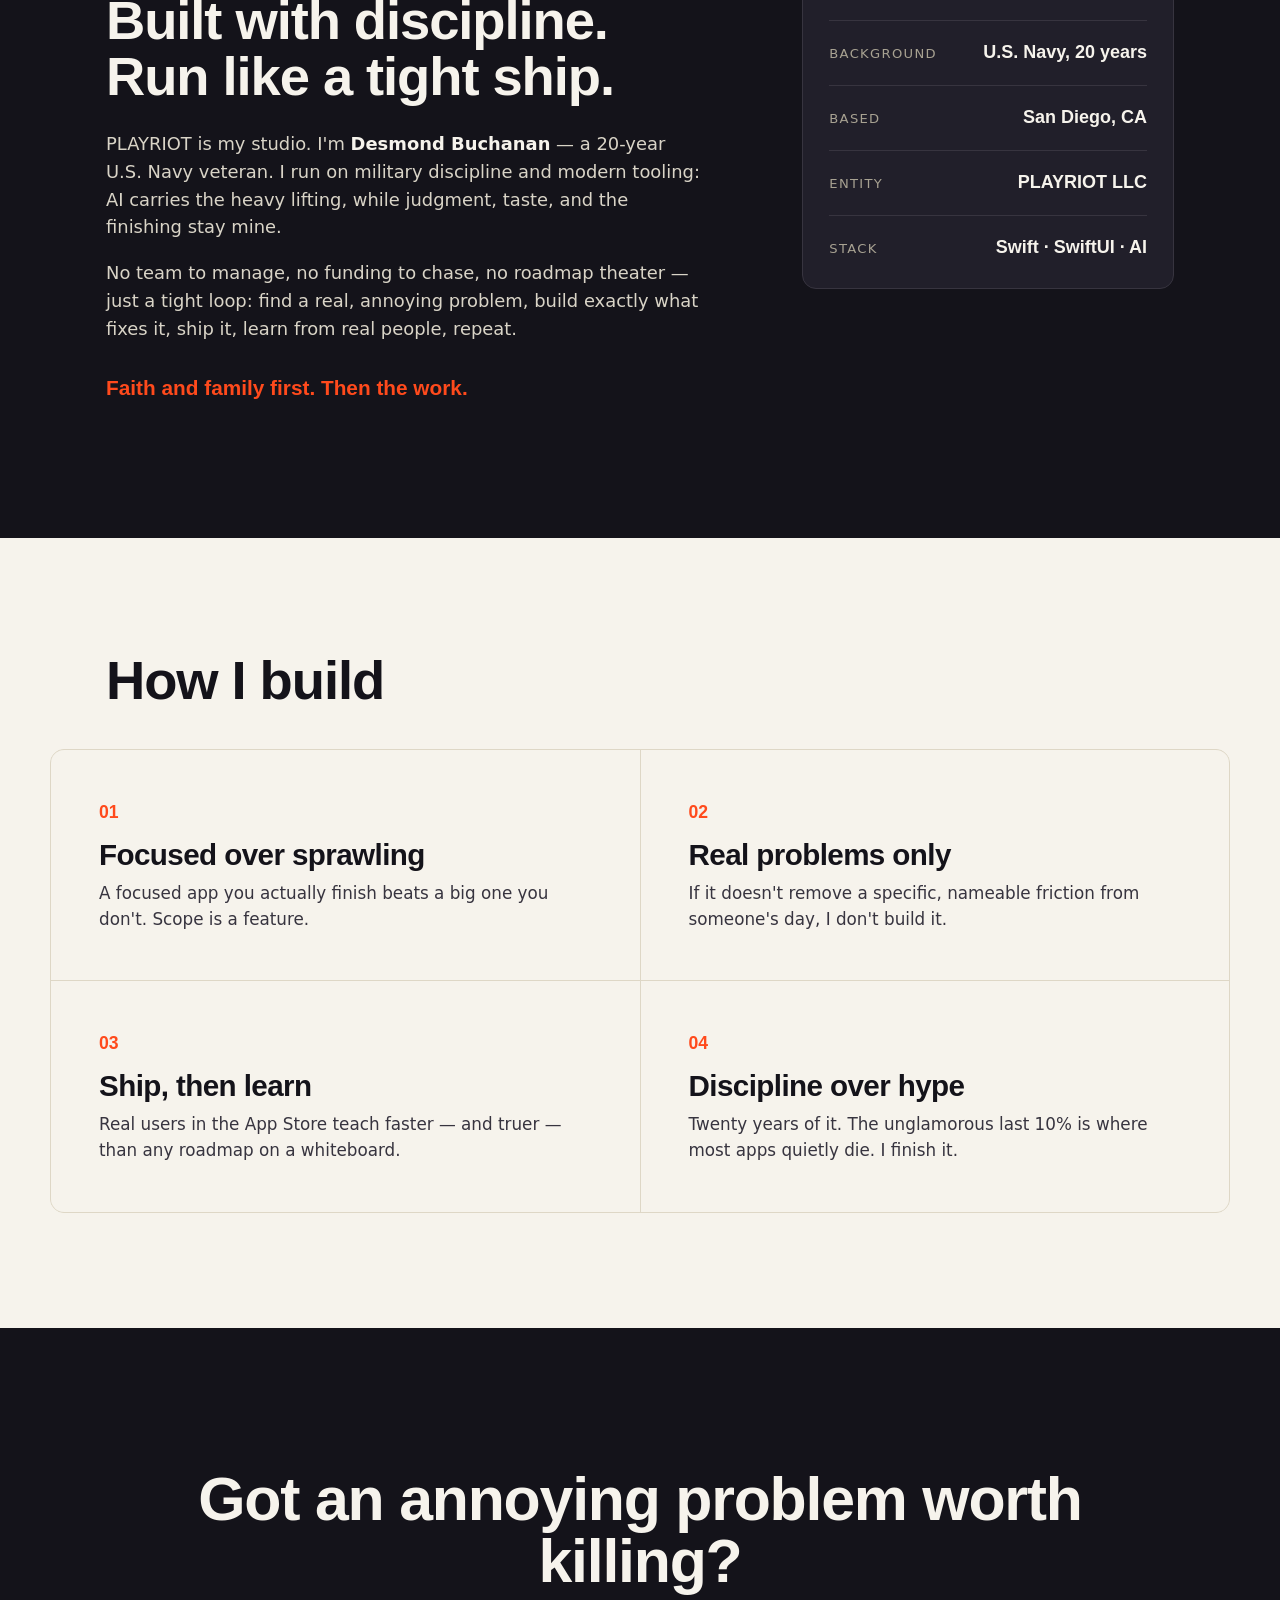
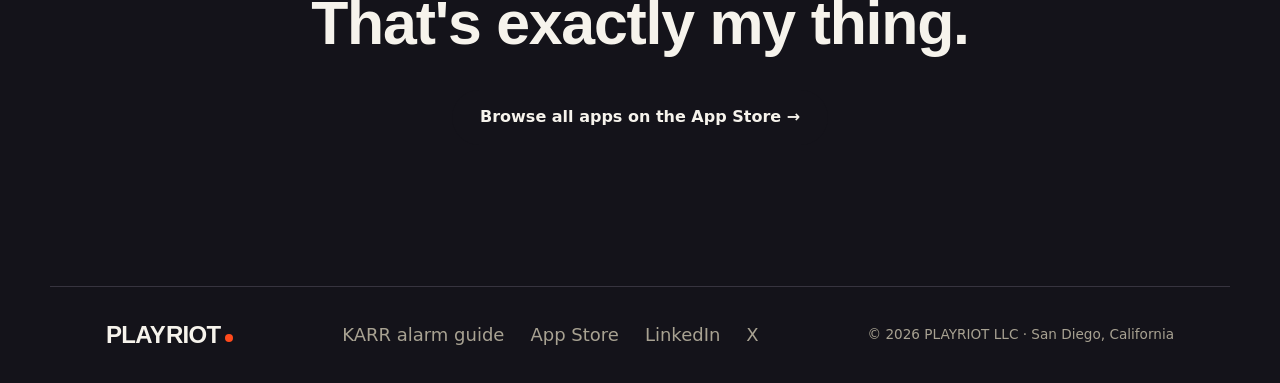
==== commit 206bdaaf: "Homepage voice: we -> I, matching the /vote Build Board Cannon caught the mismatch: the studio secti" ====
--- a/index.html
+++ b/index.html
@@ -18,6 +18,7 @@
 <meta name="twitter:description" content="Sharp apps that each kill one annoying problem. Twenty-five live on the App Store." />
 <meta name="twitter:image" content="https://playriot.co/assets/og.png?v=3" />
 <meta name="theme-color" content="#14131A" />
+<meta name="p:domain_verify" content="0d01936d62a4ef4df48cd6e7d06768fb"/>
 <link rel="icon" href="assets/favicon.svg" type="image/svg+xml" />
 <link rel="preconnect" href="https://api.fontshare.com" crossorigin />
 <link href="https://api.fontshare.com/v2/css?f[]=clash-display@600,700&f[]=general-sans@400,500,600&display=swap" rel="stylesheet" />
@@ -48,8 +49,8 @@
       Sharp apps that each kill <span class="hl">one annoying problem</span>.
     </h1>
     <p class="lede" data-reveal>
-      We ship one, then start the next. Twenty-five live on the App Store today — built fast, with AI,
-      by a 20-year Navy veteran who'd rather finish than pitch.
+      I ship one, then start the next. Twenty-five live on the App Store today — built fast, with AI,
+      by one 20-year Navy veteran who'd rather finish than pitch.
     </p>
     <div class="hero-actions" data-reveal>
       <a class="btn btn-primary" href="#apps">See the work</a>
@@ -58,7 +59,7 @@
   </div>
 </section>
 
-<!-- MARQUEE: the problems we kill -->
+<!-- MARQUEE: the problems I kill -->
 <div class="marquee" aria-hidden="true">
   <div class="marquee-track">
     <span>forgotten subscriptions</span><i>✦</i><span>dealership fees</span><i>✦</i><span>jobsite math</span><i>✦</i><span>hitting your protein</span><i>✦</i><span>counting calories</span><i>✦</i><span>impulse buys</span><i>✦</i><span>getting home safe</span><i>✦</i><span>HVAC field math</span><i>✦</i><span>voice notes you forget</span><i>✦</i><span>shift-swap group texts</span><i>✦</i><span>tracking your GLP-1</span><i>✦</i><span>quitting sports betting</span><i>✦</i><span>quitting vaping</span><i>✦</i><span>a cluttered camera roll</span><i>✦</i><span>lost cooking videos</span><i>✦</i><span>starting a side hustle</span><i>✦</i><span>finishing 75 hard</span><i>✦</i><span>proving your PMDD</span><i>✦</i><span>words that won’t stick</span><i>✦</i><span>RV maintenance</span><i>✦</i><span>welding settings</span><i>✦</i><span>a calm deep-sea dive</span><i>✦</i>
@@ -90,9 +91,9 @@
       <p class="eyebrow">The studio</p>
       <h2>Built with discipline.<br/>Run like a tight ship.</h2>
       <p>
-        PLAYRIOT is a studio run by <strong>Desmond Buchanan</strong> — a 20-year U.S. Navy
-        veteran. We run on military discipline and modern tooling:
-        AI carries the heavy lifting, while judgment, taste, and the finishing stay human.
+        PLAYRIOT is my studio. I'm <strong>Desmond Buchanan</strong> — a 20-year U.S. Navy
+        veteran. I run on military discipline and modern tooling:
+        AI carries the heavy lifting, while judgment, taste, and the finishing stay mine.
       </p>
       <p>
         No team to manage, no funding to chase, no roadmap theater — just a tight loop:
@@ -116,20 +117,20 @@
 <!-- APPROACH -->
 <section class="approach" id="approach">
   <div class="section-head" data-reveal>
-    <h2>How we build</h2>
+    <h2>How I build</h2>
   </div>
   <div class="principles">
     <div class="principle" data-reveal><span>01</span><h3>Focused over sprawling</h3><p>A focused app you actually finish beats a big one you don't. Scope is a feature.</p></div>
-    <div class="principle" data-reveal><span>02</span><h3>Real problems only</h3><p>If it doesn't remove a specific, nameable friction from someone's day, we don't build it.</p></div>
+    <div class="principle" data-reveal><span>02</span><h3>Real problems only</h3><p>If it doesn't remove a specific, nameable friction from someone's day, I don't build it.</p></div>
     <div class="principle" data-reveal><span>03</span><h3>Ship, then learn</h3><p>Real users in the App Store teach faster — and truer — than any roadmap on a whiteboard.</p></div>
-    <div class="principle" data-reveal><span>04</span><h3>Discipline over hype</h3><p>Twenty years of it. The unglamorous last 10% is where most apps quietly die. We finish it.</p></div>
+    <div class="principle" data-reveal><span>04</span><h3>Discipline over hype</h3><p>Twenty years of it. The unglamorous last 10% is where most apps quietly die. I finish it.</p></div>
   </div>
 </section>
 
 <!-- CTA / FOOTER -->
 <footer class="footer" id="contact">
   <div class="footer-cta" data-reveal>
-    <h2>Got an annoying problem worth killing?<br/>That's exactly our thing.</h2>
+    <h2>Got an annoying problem worth killing?<br/>That's exactly my thing.</h2>
     <a class="btn btn-primary" href="https://apps.apple.com/us/developer/playriot-llc/id1875195414" target="_blank" rel="noopener">Browse all apps on the App Store →</a>
   </div>
   <div class="footer-bottom">
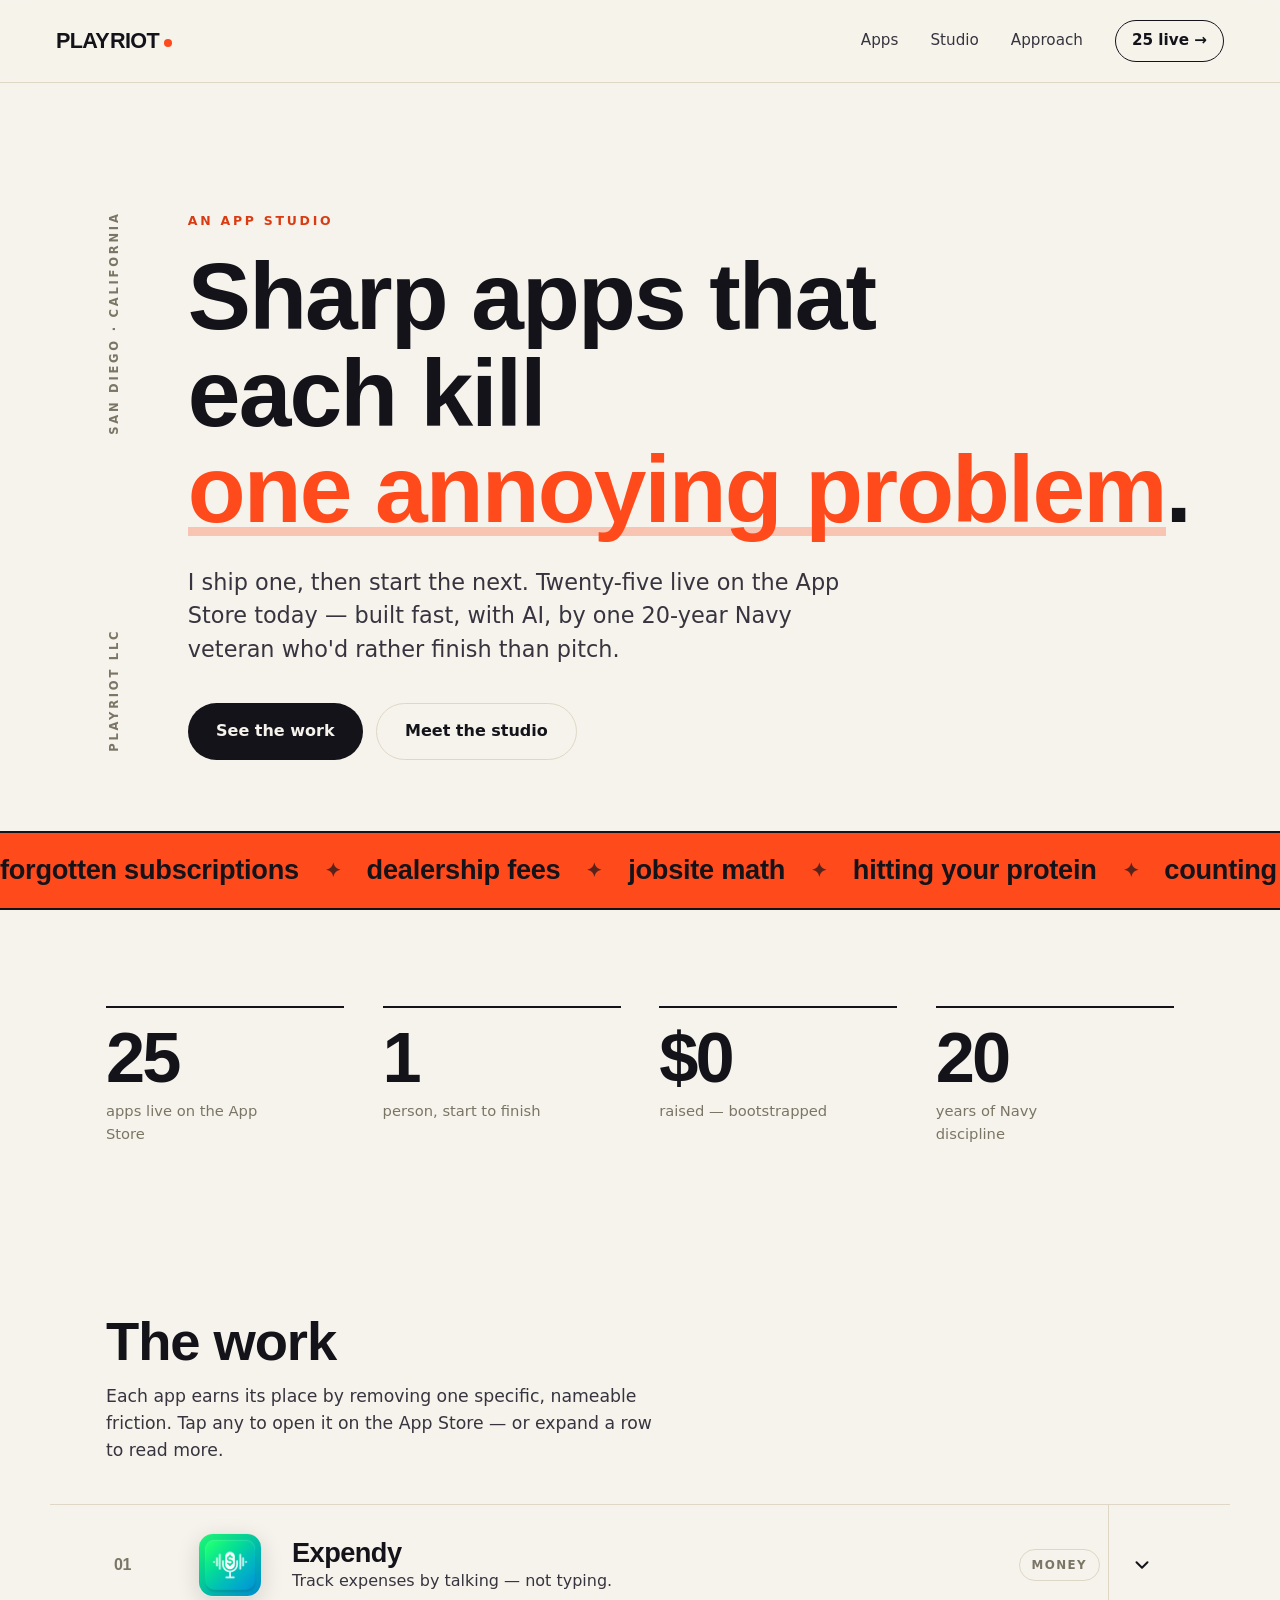
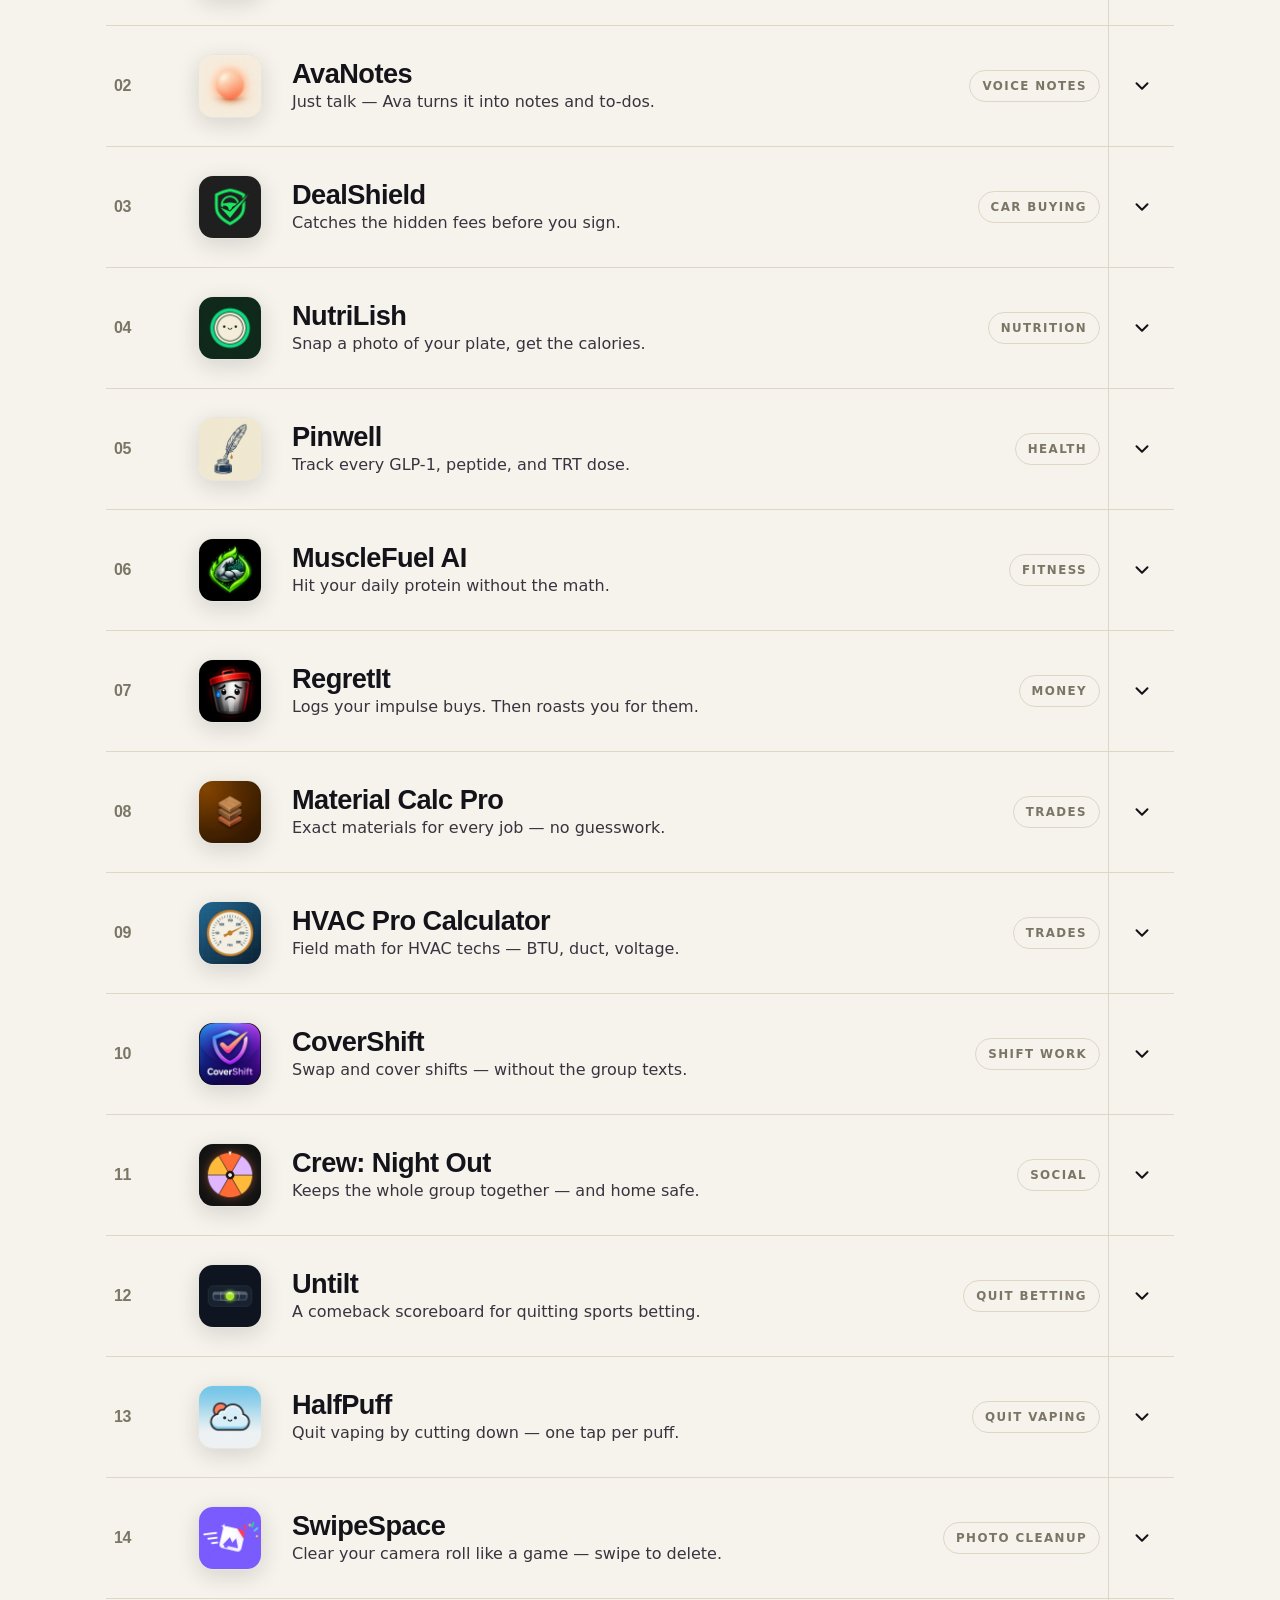
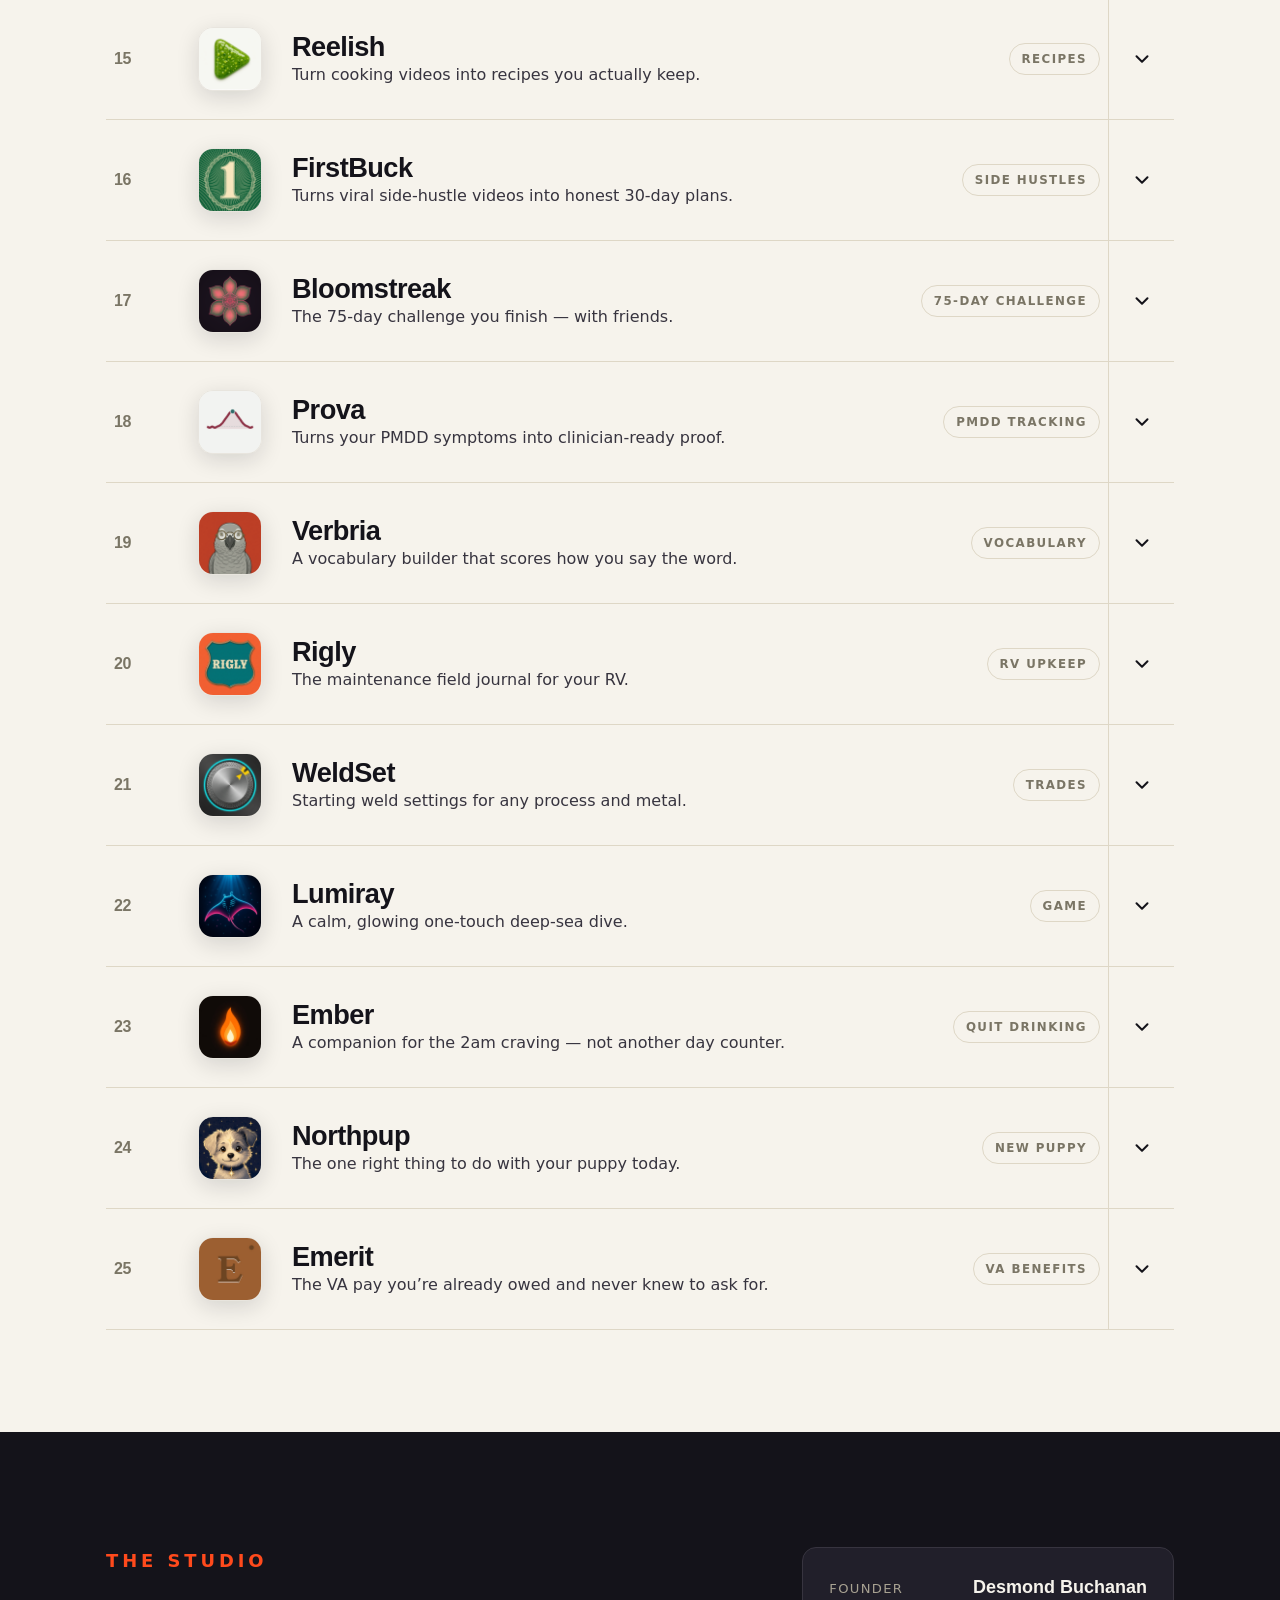
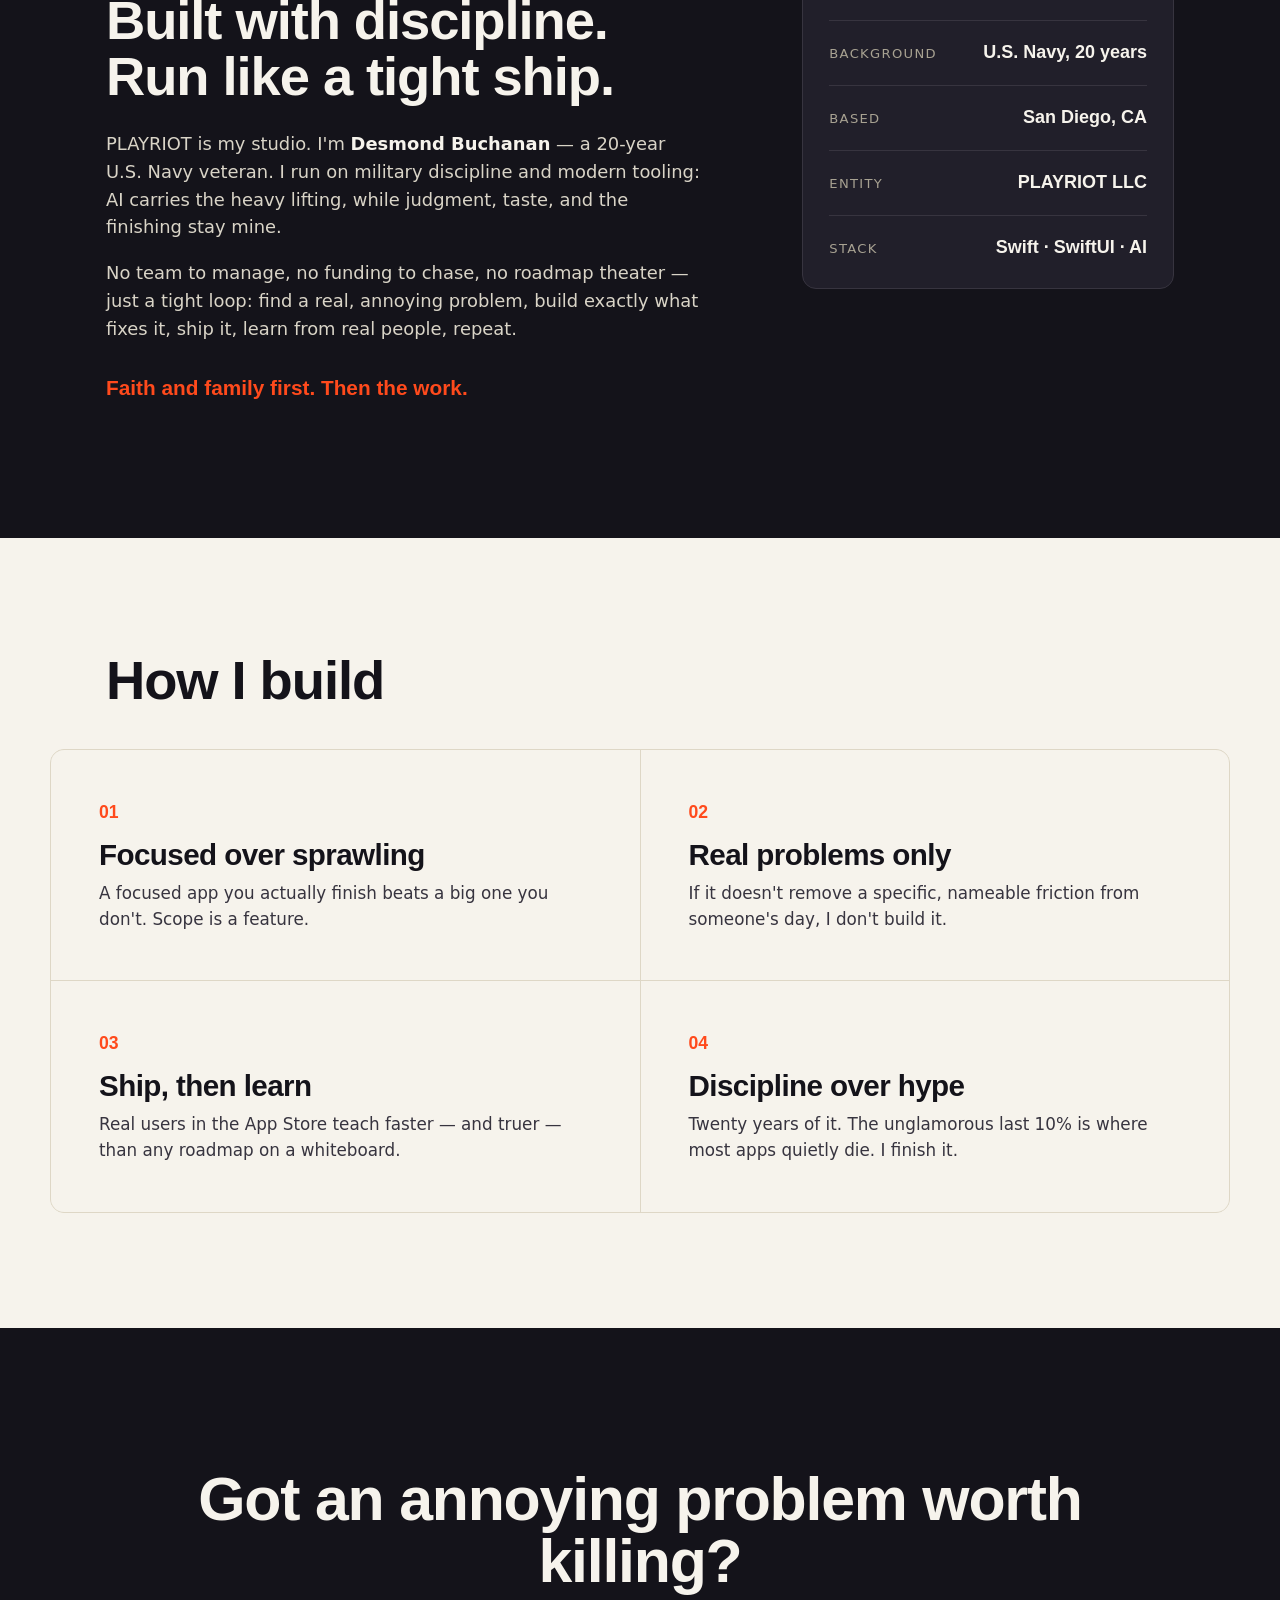
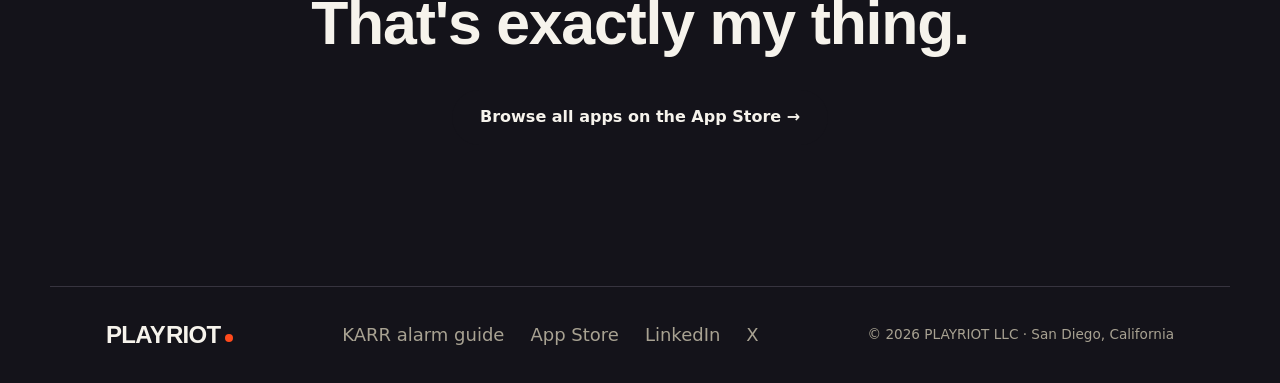
==== commit e12fc899: "Fix hero cut off on every phone: release the nowrap on the highlight .hero h1 .hl carried white-spac" ====
--- a/index.html
+++ b/index.html
@@ -22,7 +22,7 @@
 <link rel="icon" href="assets/favicon.svg" type="image/svg+xml" />
 <link rel="preconnect" href="https://api.fontshare.com" crossorigin />
 <link href="https://api.fontshare.com/v2/css?f[]=clash-display@600,700&f[]=general-sans@400,500,600&display=swap" rel="stylesheet" />
-<link rel="stylesheet" href="styles.css?v=2" />
+<link rel="stylesheet" href="styles.css?v=3" />
 </head>
 <body>
 <a class="skip" href="#apps">Skip to apps</a>
--- a/styles.css
+++ b/styles.css
@@ -43,10 +43,17 @@
   display:grid;grid-template-columns:auto 1fr;gap:clamp(20px,5vw,64px);align-items:start}
 .hero-side{writing-mode:vertical-rl;transform:rotate(180deg);display:flex;gap:24px;justify-content:space-between;
   height:100%;min-height:340px;font-size:.72rem;letter-spacing:.24em;text-transform:uppercase;color:var(--muted);font-weight:600;padding-top:8px}
-.hero-main{max-width:920px}
+.hero-main{max-width:920px;min-width:0}
 .hero h1{font-size:clamp(2.6rem,7.4vw,6rem);margin:6px 0 28px}
-.hero h1 .hl{position:relative;white-space:nowrap;color:var(--riot)}
-.hero h1 .hl::after{content:"";position:absolute;left:-2px;right:-2px;bottom:.06em;height:.10em;background:var(--riot);opacity:.28;border-radius:2px}
+/* nowrap keeps "one annoying problem" on one line on desktop, where there is room.
+   It is released below 860px - see the responsive block - because its 450px min-content
+   width is wider than every phone and was cutting the headline off mid-word. */
+.hero h1 .hl{white-space:nowrap;color:var(--riot);
+  /* Underline drawn as a background stroke rather than an absolutely-positioned bar, so it
+     repeats correctly on each line once the phrase is allowed to wrap on small screens. */
+  background-image:linear-gradient(rgba(255,74,28,.28),rgba(255,74,28,.28));
+  background-size:100% .10em;background-position:0 calc(100% - .06em);background-repeat:no-repeat;
+  -webkit-box-decoration-break:clone;box-decoration-break:clone}
 .lede{font-size:clamp(1.05rem,2vw,1.4rem);color:var(--ink-soft);max-width:680px;line-height:1.5}
 .hero-actions{display:flex;flex-wrap:wrap;gap:14px;margin-top:36px}
 .btn{display:inline-flex;align-items:center;gap:8px;padding:15px 28px;border-radius:100px;font-weight:600;font-size:1rem;
@@ -158,6 +165,10 @@
 /* ---- RESPONSIVE ---- */
 @media(max-width:860px){
   .hero{grid-template-columns:1fr;padding-top:48px}
+  /* Release the nowrap. Its 450px min-content width overflowed every phone: 161px cut off at
+     320px wide, 106px at 375, 91px at 390, 53px on a Pro Max. body{overflow-x:hidden} hid the
+     damage instead of showing it, so the headline just ended mid-word. Measured 2026-08-12. */
+  .hero h1 .hl{white-space:normal}
   .hero-side{flex-direction:row;writing-mode:horizontal-tb;transform:none;min-height:0;height:auto;gap:14px;margin-bottom:8px}
   .stats{grid-template-columns:repeat(2,1fr)}
   .studio-grid{grid-template-columns:1fr}
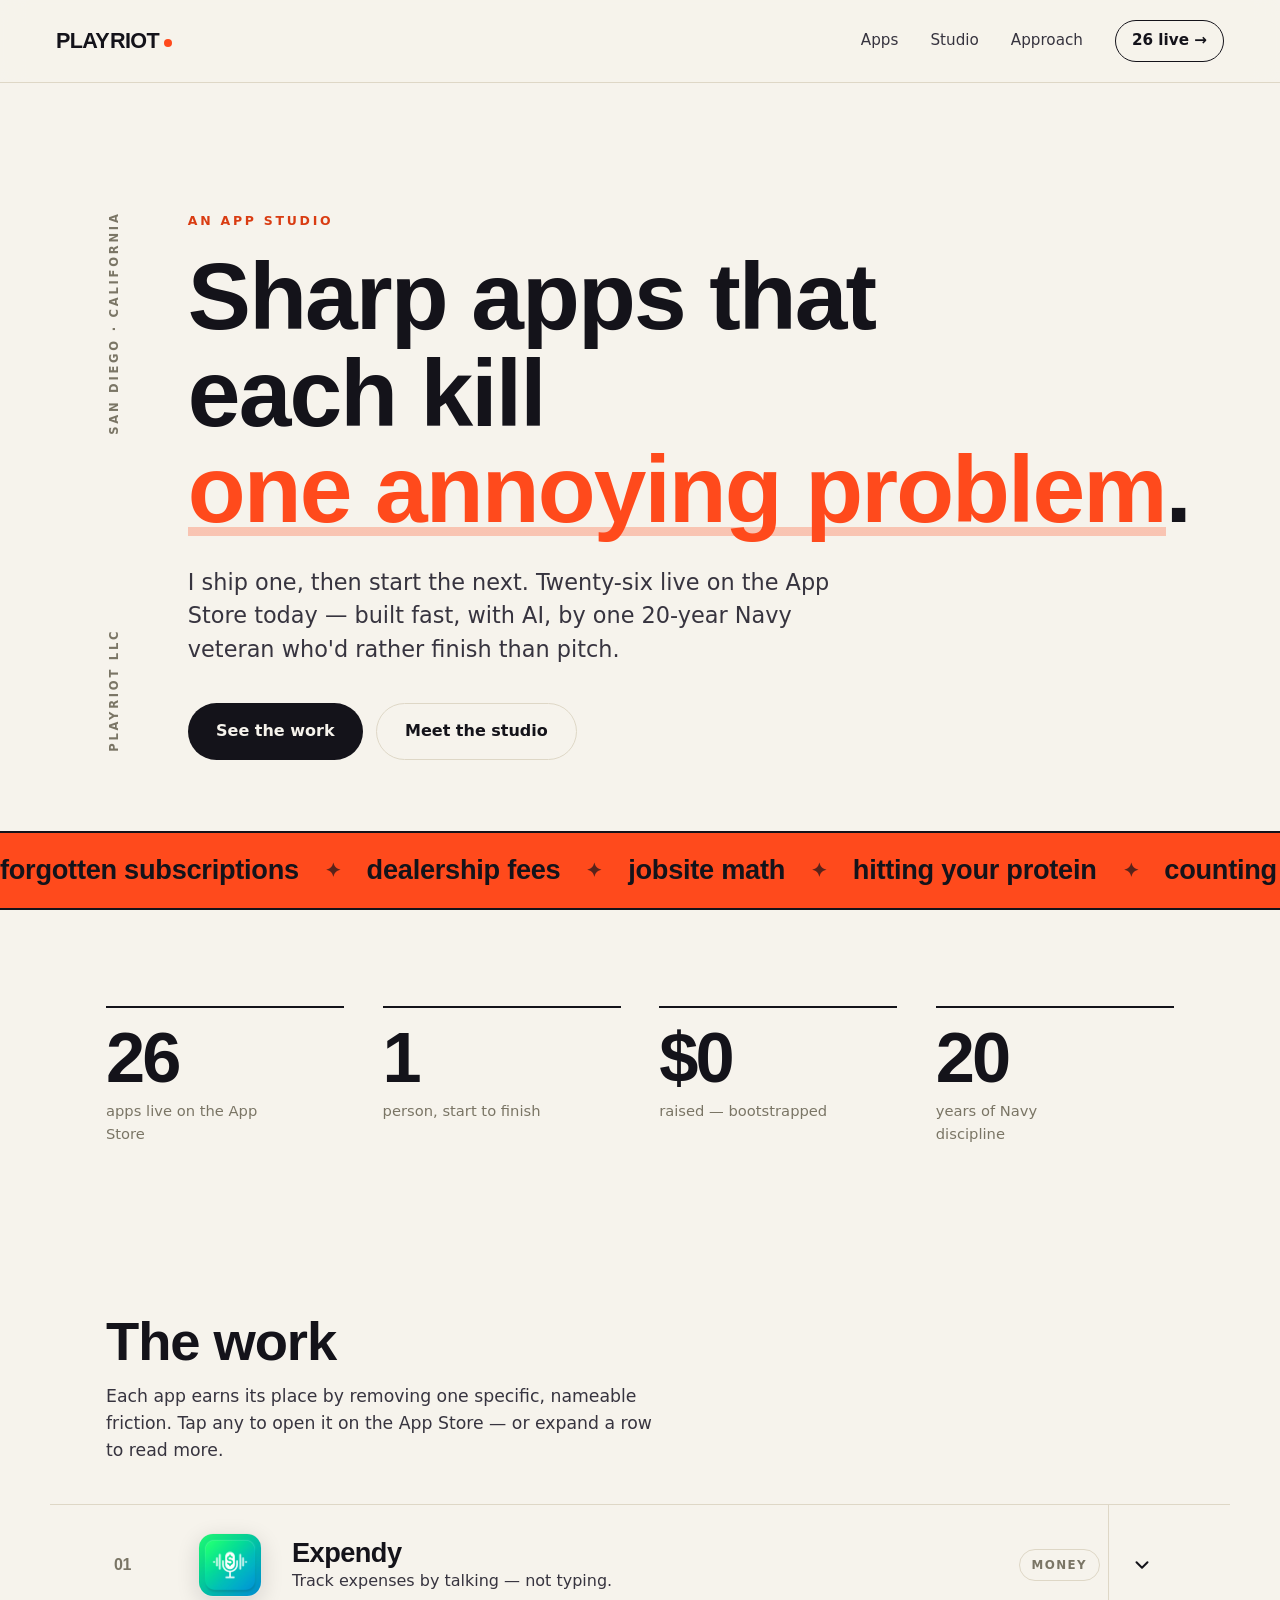
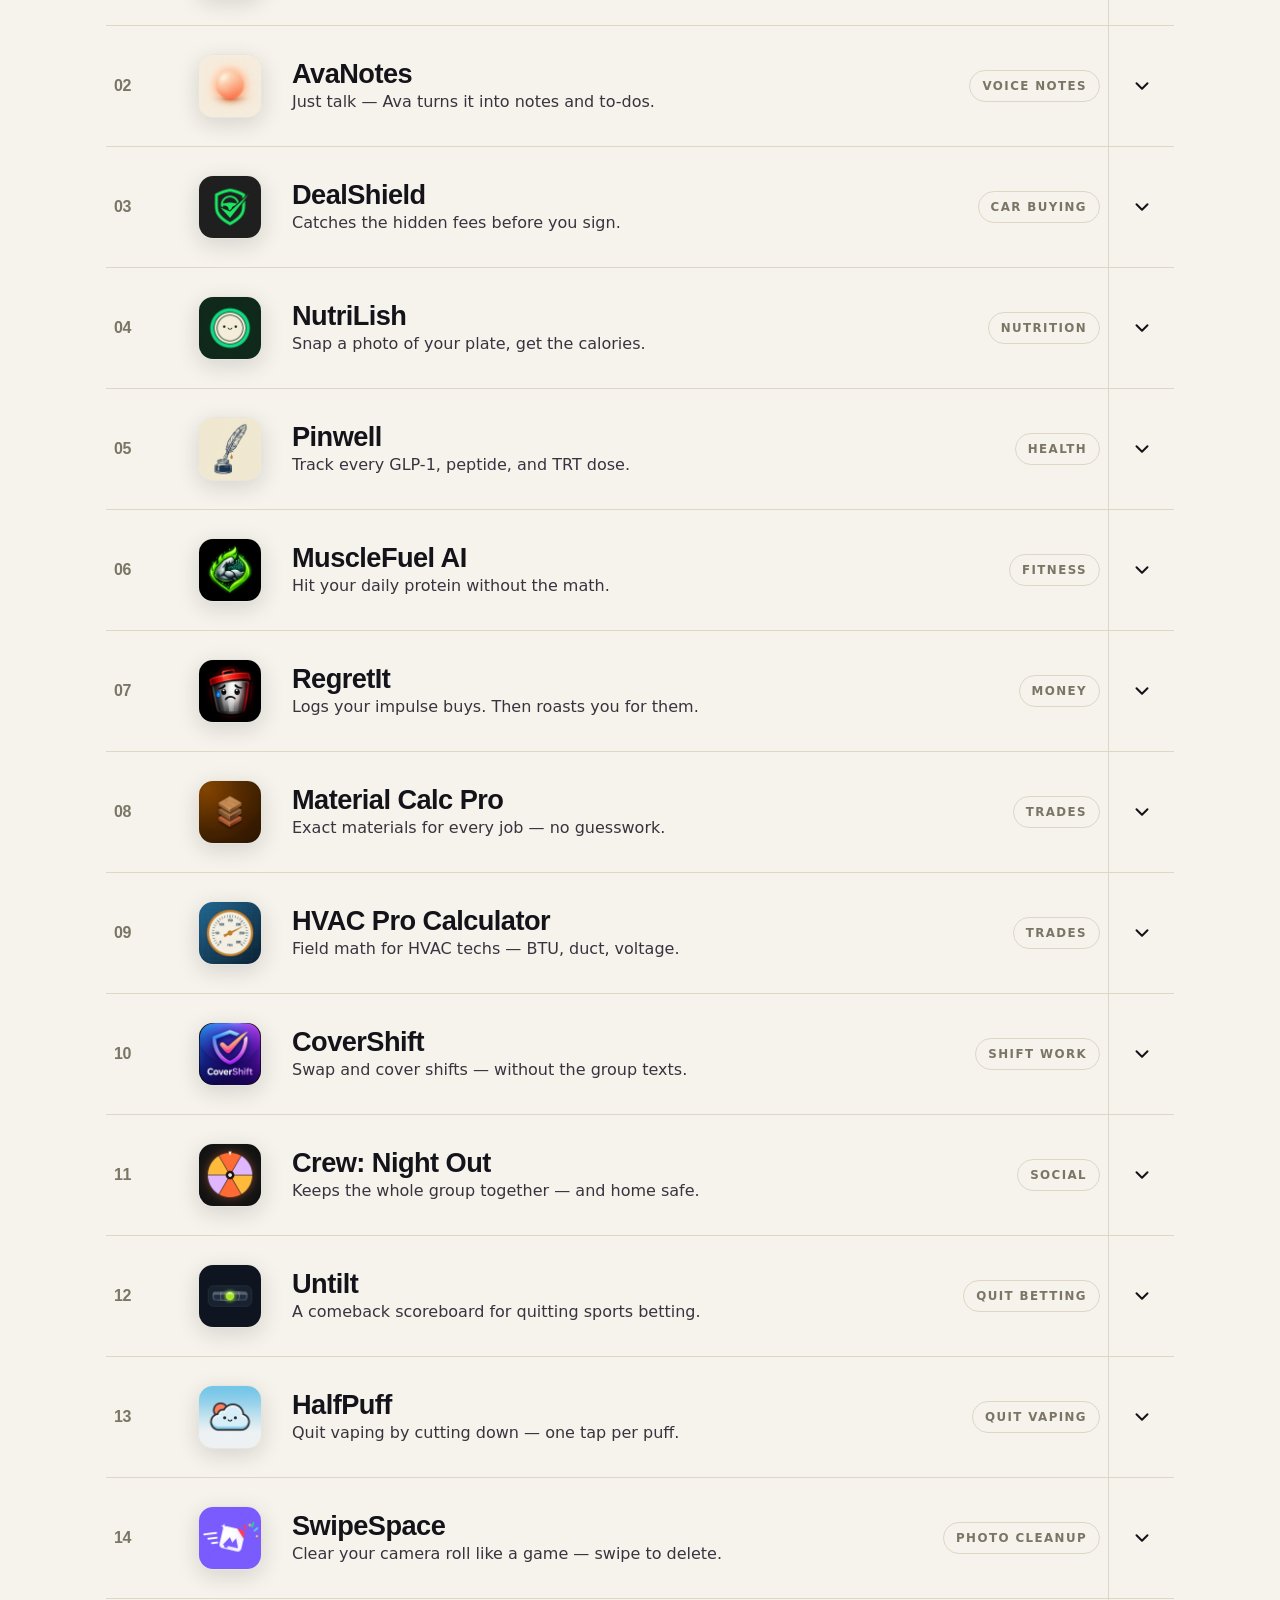
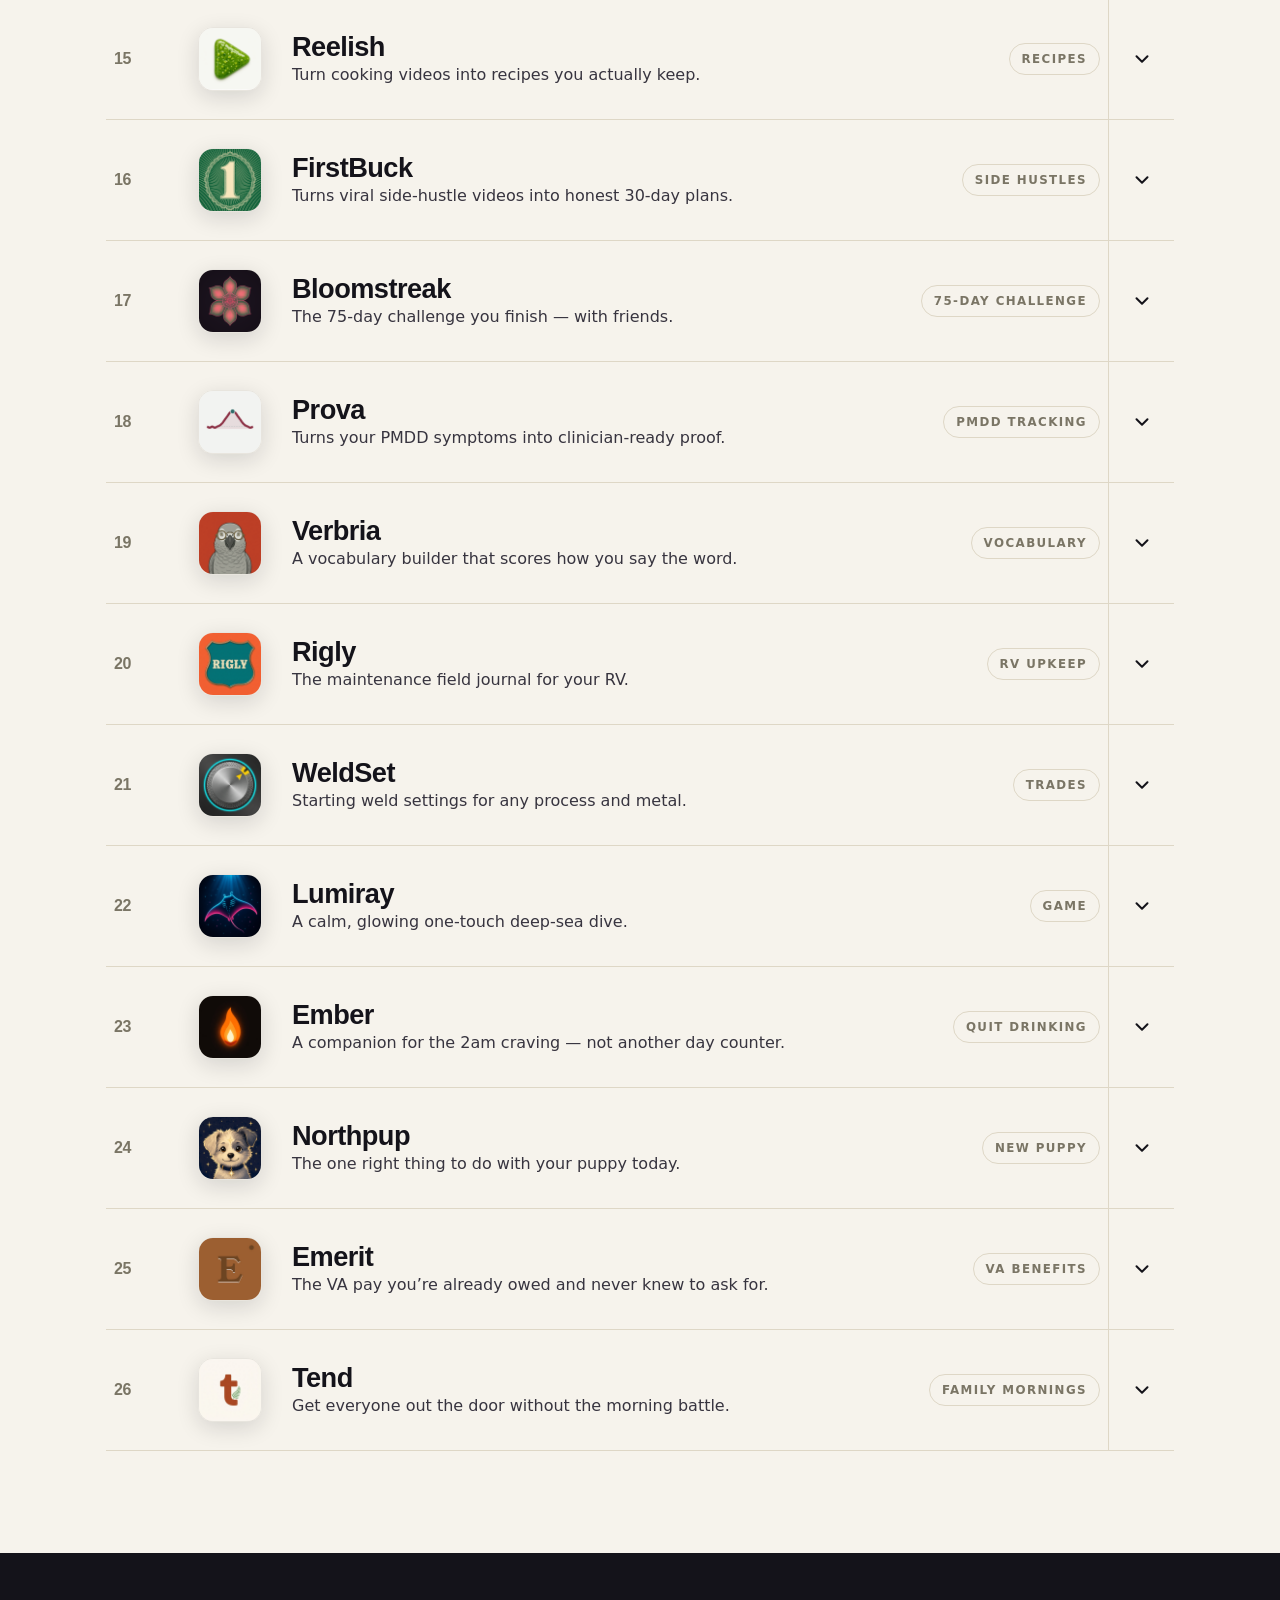
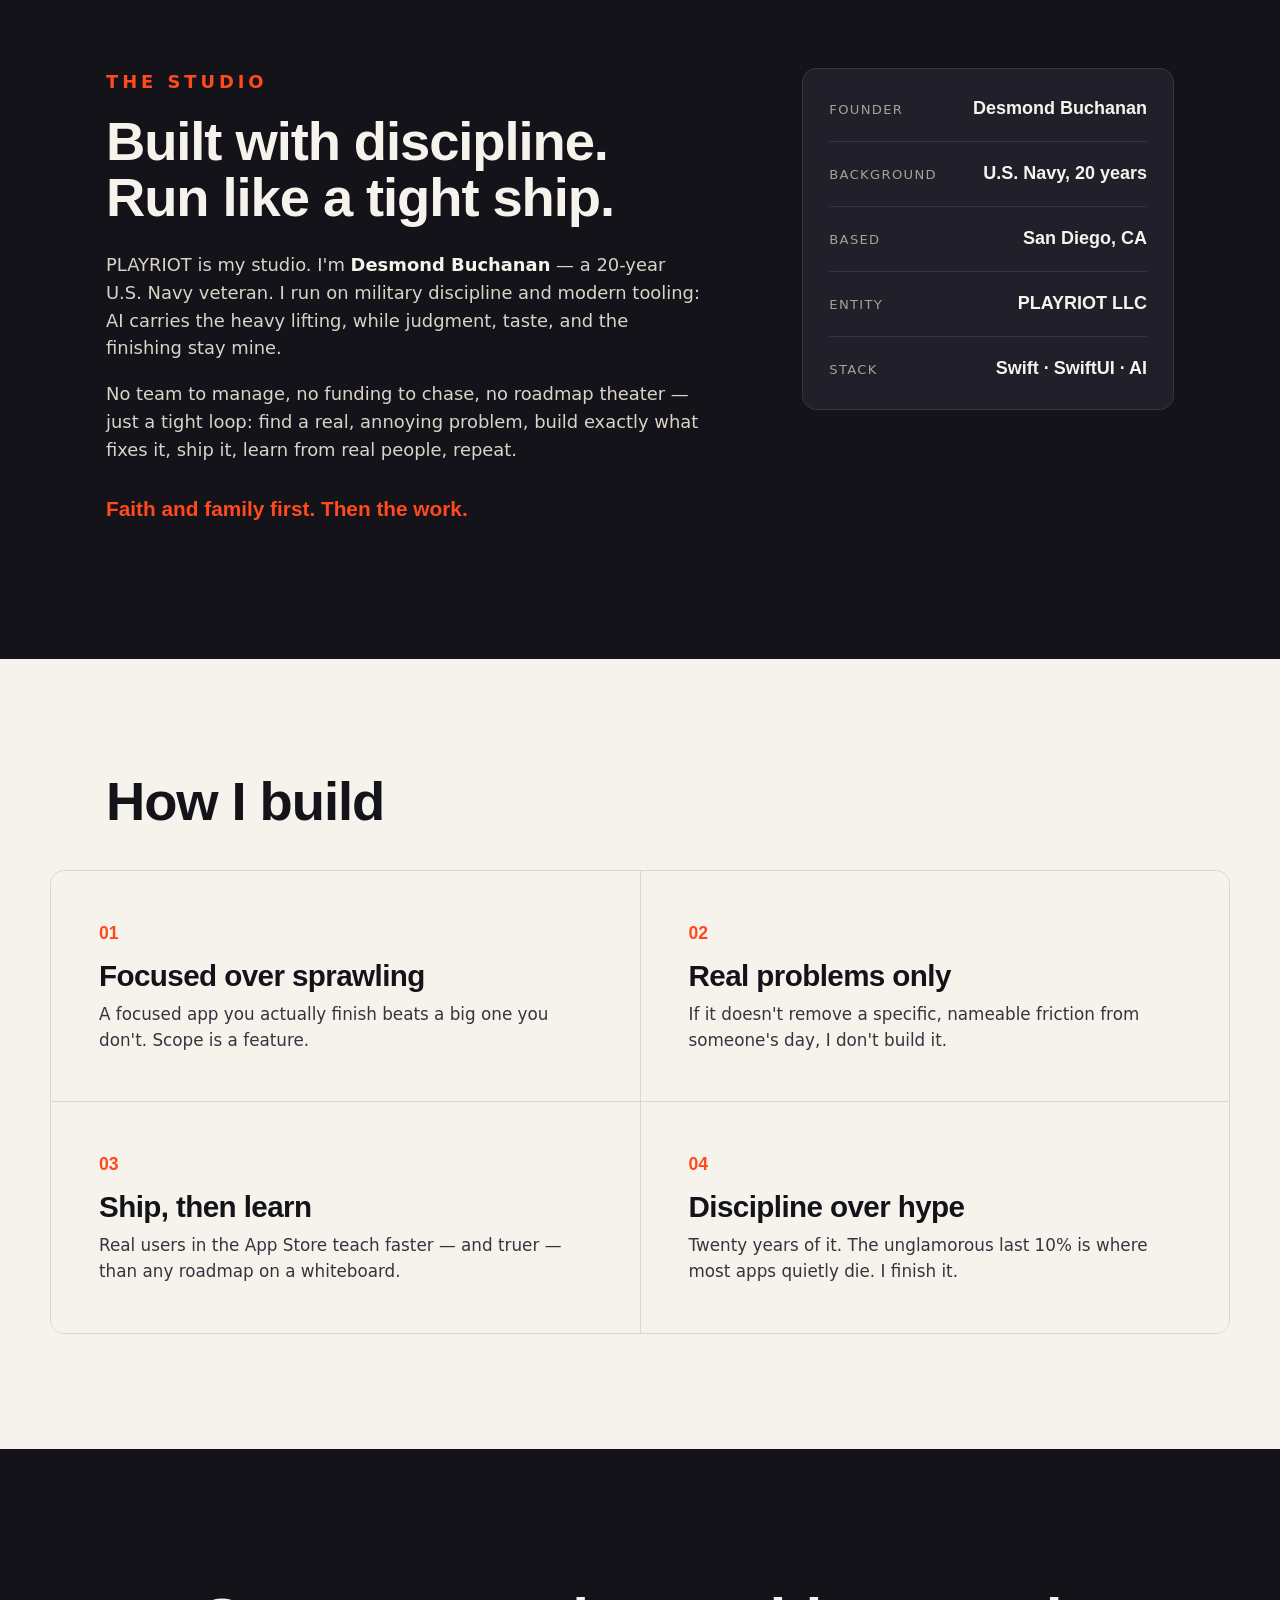
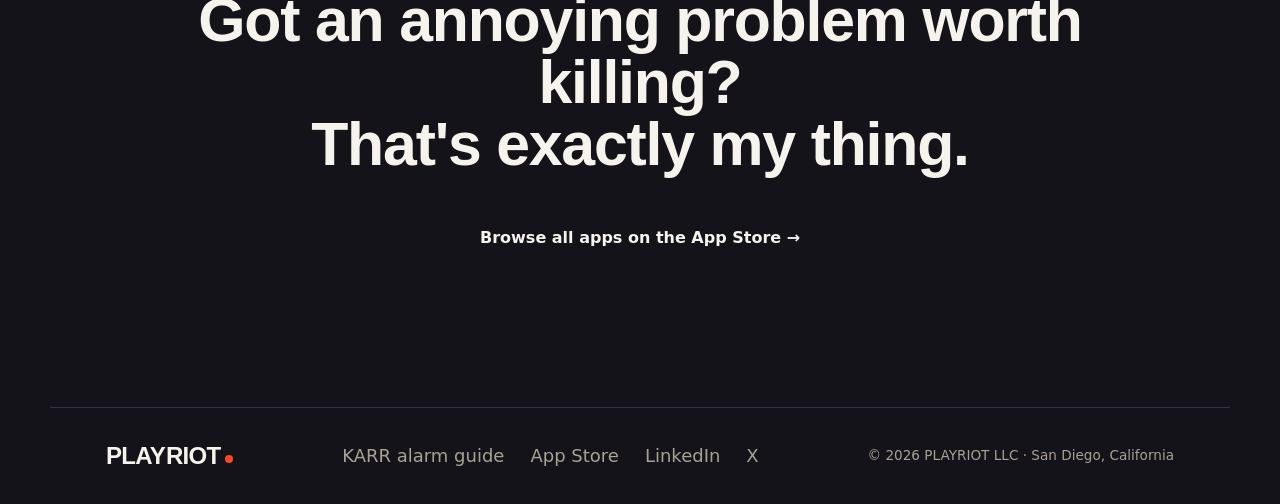
==== commit f0ba3021: "Tend on the homepage too, all 26 counts in sync, and og.png finally has a producer The earlier commi" ====
--- a/index.html
+++ b/index.html
@@ -4,19 +4,19 @@
 <meta charset="UTF-8" />
 <meta name="viewport" content="width=device-width, initial-scale=1.0" />
 <title>PLAYRIOT — An app studio</title>
-<meta name="description" content="PLAYRIOT is an app studio shipping sharp apps that each kill one annoying problem. Twenty-five live on the App Store. Built fast with AI, by a 20-year Navy veteran." />
+<meta name="description" content="PLAYRIOT is an app studio shipping sharp apps that each kill one annoying problem. Twenty-six live on the App Store. Built fast with AI, by a 20-year Navy veteran." />
 <meta property="og:title" content="PLAYRIOT — An app studio" />
-<meta property="og:description" content="Sharp apps that each kill one annoying problem. Twenty-five live on the App Store." />
+<meta property="og:description" content="Sharp apps that each kill one annoying problem. Twenty-six live on the App Store." />
 <meta property="og:type" content="website" />
 <meta property="og:url" content="https://playriot.co" />
-<meta property="og:image" content="https://playriot.co/assets/og.png?v=3" />
+<meta property="og:image" content="https://playriot.co/assets/og.png?v=4" />
 <meta property="og:image:width" content="2400" />
 <meta property="og:image:height" content="1260" />
-<meta property="og:image:alt" content="PLAYRIOT — 25 apps live on the App Store" />
+<meta property="og:image:alt" content="PLAYRIOT — 26 apps live on the App Store" />
 <meta name="twitter:card" content="summary_large_image" />
 <meta name="twitter:title" content="PLAYRIOT — An app studio" />
-<meta name="twitter:description" content="Sharp apps that each kill one annoying problem. Twenty-five live on the App Store." />
-<meta name="twitter:image" content="https://playriot.co/assets/og.png?v=3" />
+<meta name="twitter:description" content="Sharp apps that each kill one annoying problem. Twenty-six live on the App Store." />
+<meta name="twitter:image" content="https://playriot.co/assets/og.png?v=4" />
 <meta name="theme-color" content="#14131A" />
 <meta name="p:domain_verify" content="0d01936d62a4ef4df48cd6e7d06768fb"/>
 <link rel="icon" href="assets/favicon.svg" type="image/svg+xml" />
@@ -49,7 +49,7 @@
       Sharp apps that each kill <span class="hl">one annoying problem</span>.
     </h1>
     <p class="lede" data-reveal>
-      I ship one, then start the next. Twenty-five live on the App Store today — built fast, with AI,
+      I ship one, then start the next. Twenty-six live on the App Store today — built fast, with AI,
       by one 20-year Navy veteran who'd rather finish than pitch.
     </p>
     <div class="hero-actions" data-reveal>
@@ -69,7 +69,7 @@
 
 <!-- NUMBERS -->
 <section class="stats">
-  <div class="stat" data-reveal><b data-app-count>25</b><span>apps live on the App Store</span></div>
+  <div class="stat" data-reveal><b data-app-count>26</b><span>apps live on the App Store</span></div>
   <div class="stat" data-reveal><b>1</b><span>person, start to finish</span></div>
   <div class="stat" data-reveal><b>$0</b><span>raised — bootstrapped</span></div>
   <div class="stat" data-reveal><b>20</b><span>years of Navy discipline</span></div>
